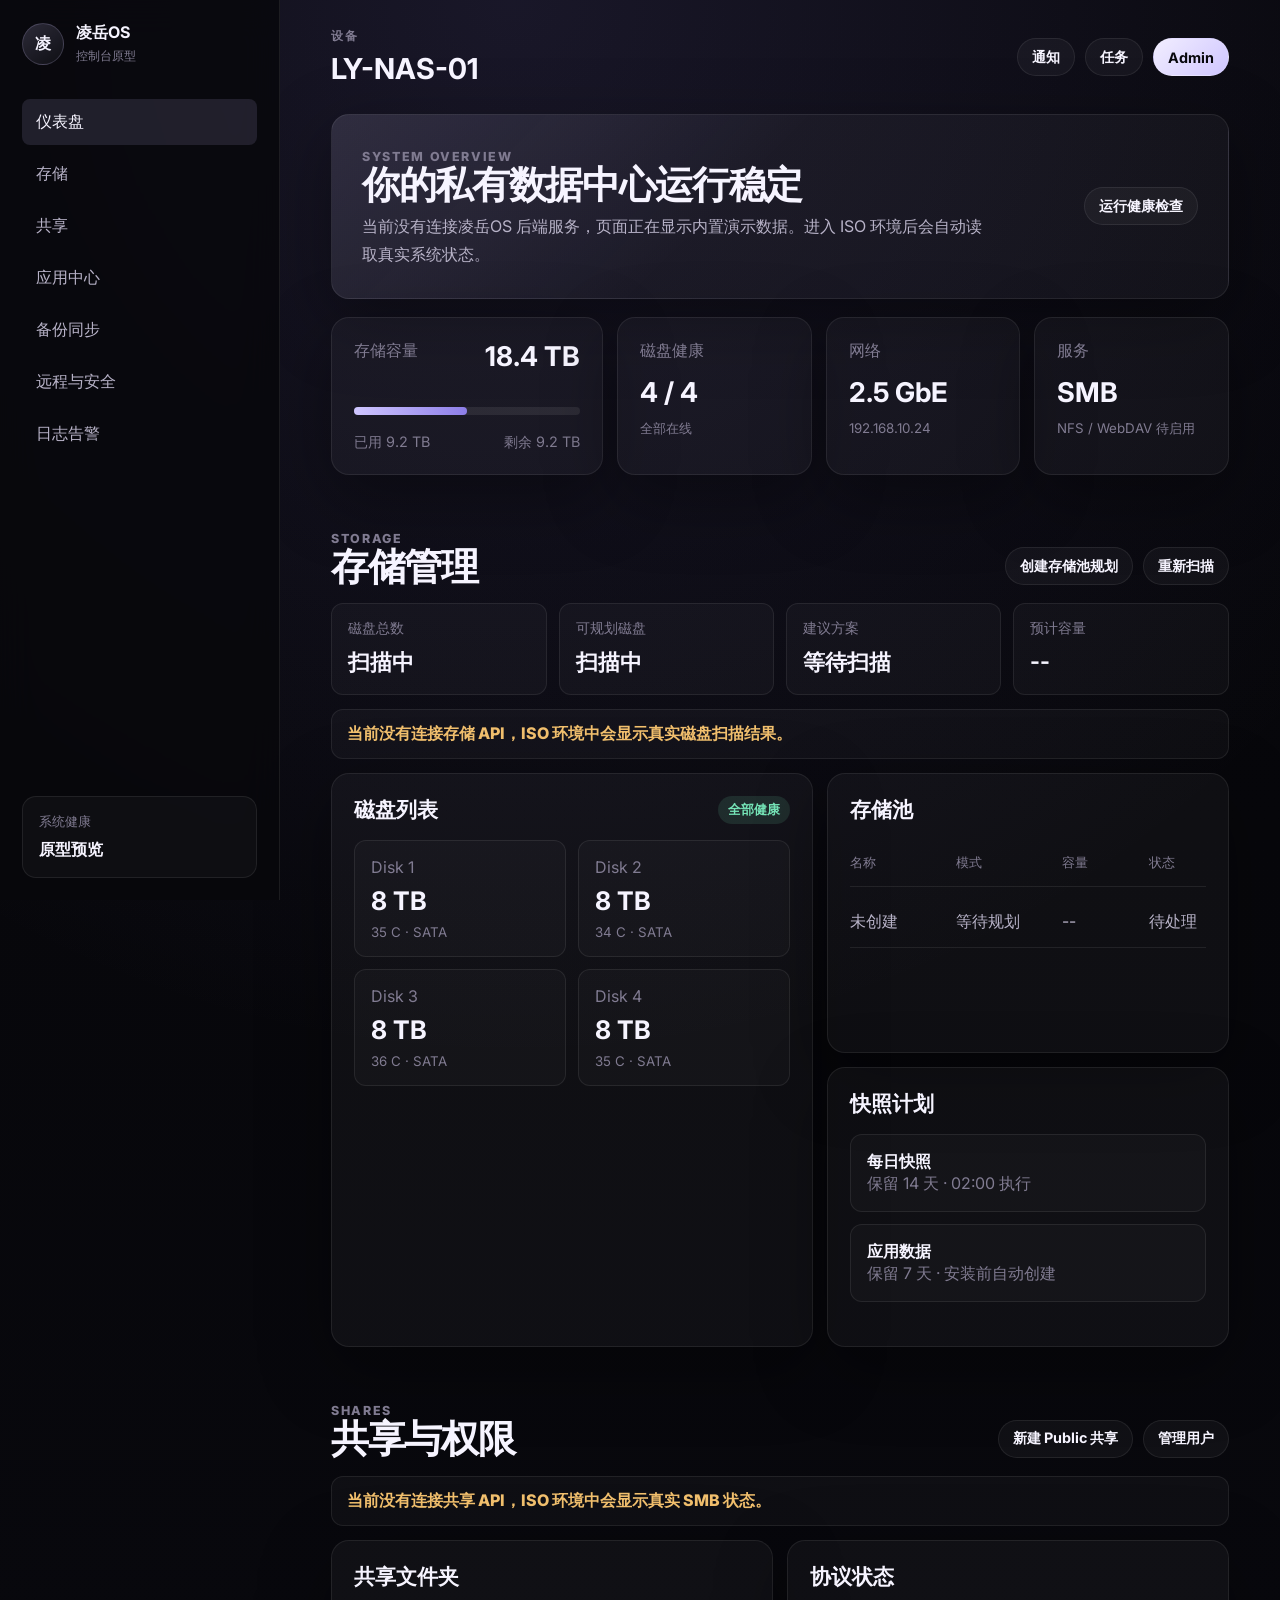
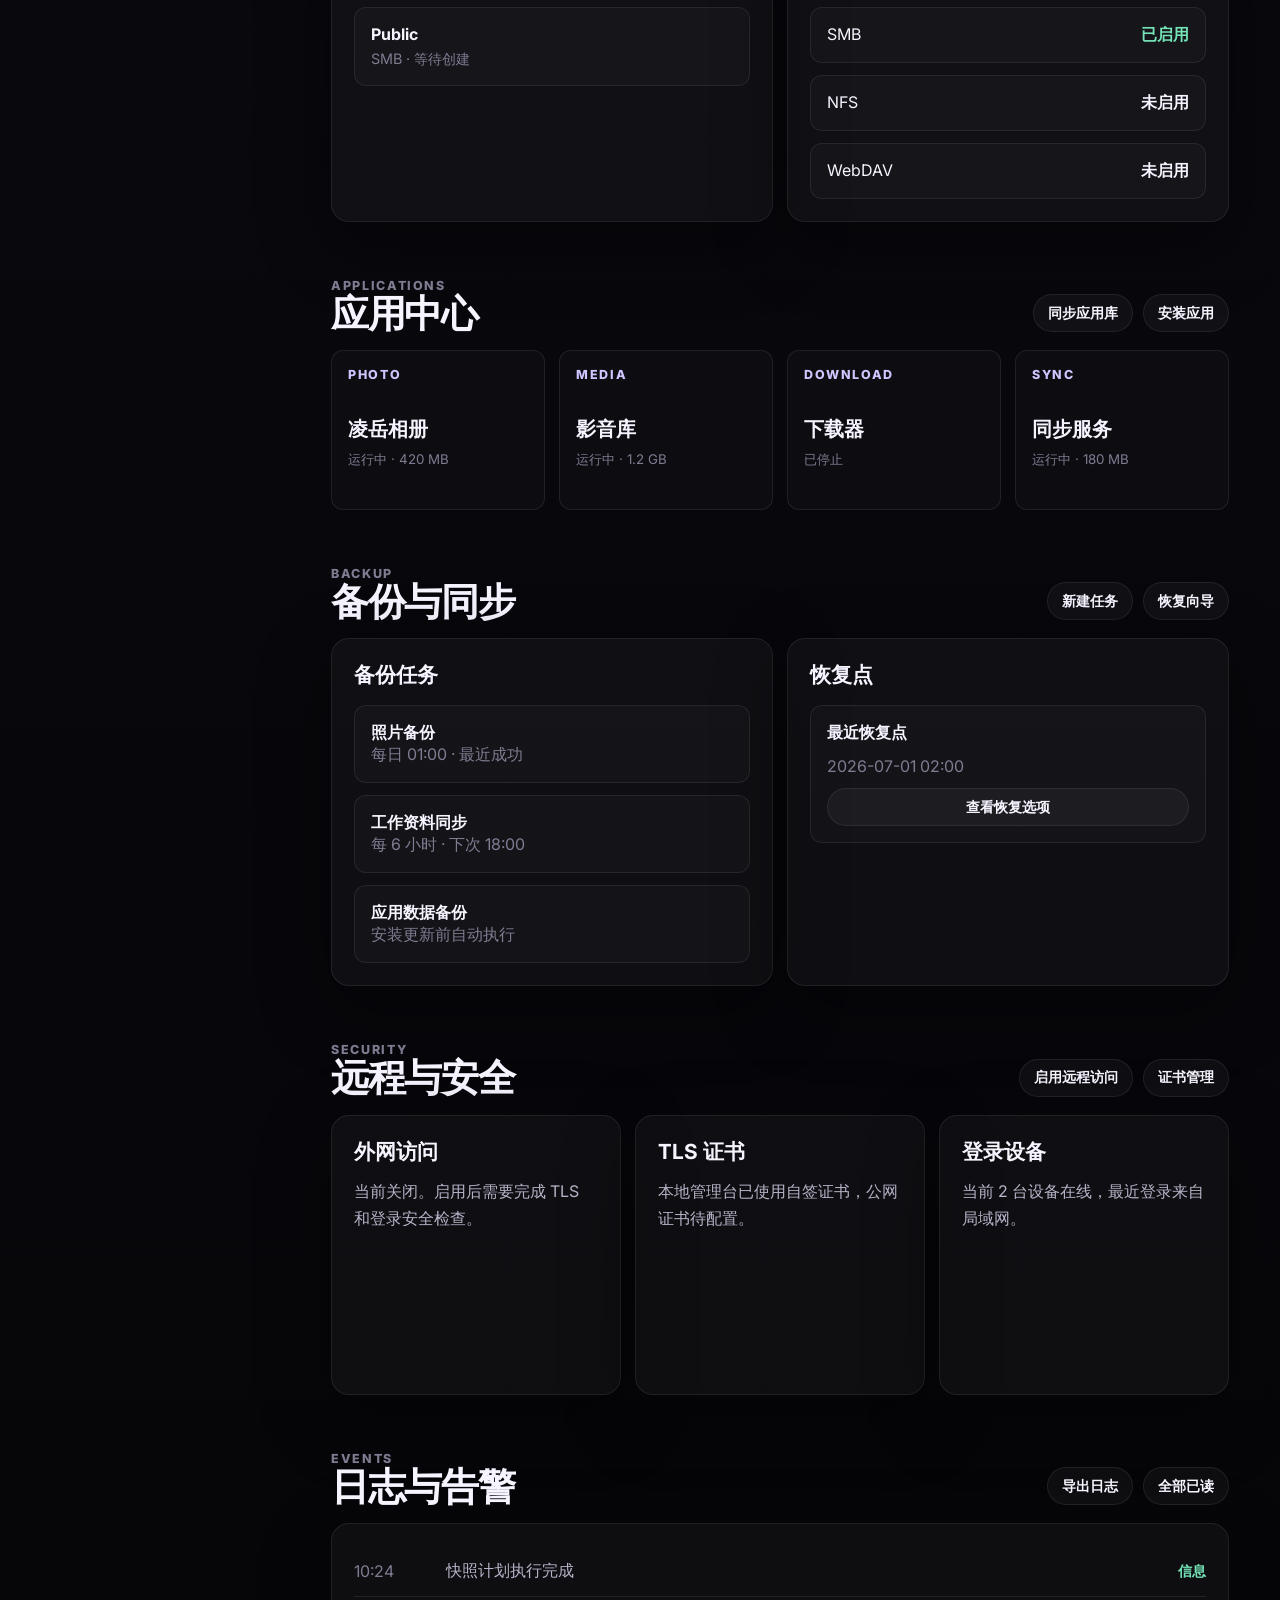
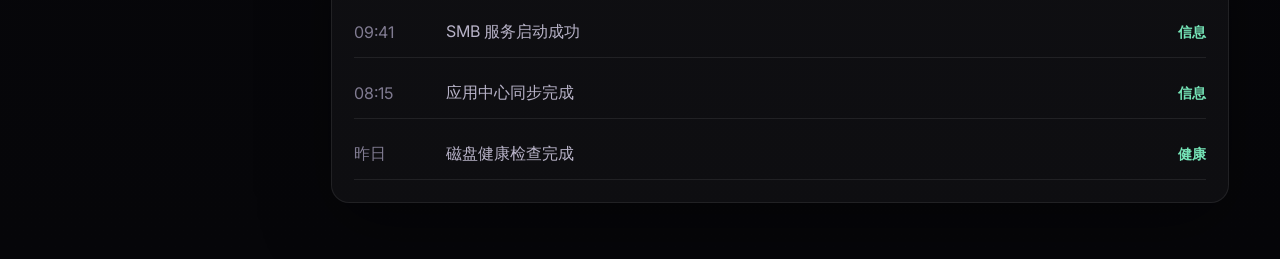
==== console.html @ 39fc5064 "Add SMB share MVP" ====
<!DOCTYPE html>
<html lang="zh-CN">
<head>
  <meta charset="UTF-8" />
  <meta name="viewport" content="width=device-width, initial-scale=1.0" />
  <title>凌岳OS 控制台原型</title>
  <meta name="description" content="凌岳OS Web 管理台完整原型。" />
  <link rel="preconnect" href="https://fonts.googleapis.com" />
  <link rel="preconnect" href="https://fonts.gstatic.com" crossorigin />
  <link href="https://fonts.googleapis.com/css2?family=Inter:wght@400;500;600;700;800&display=swap" rel="stylesheet" />
  <link rel="stylesheet" href="console.css" />
</head>
<body>
  <div class="setup-overlay" data-setup-overlay hidden>
    <section class="setup-dialog" aria-labelledby="setup-title">
      <div class="setup-head">
        <span class="kicker">First Run</span>
        <h2 id="setup-title">初始化凌岳OS</h2>
        <p>完成基础设置后，控制台会进入正式管理状态。</p>
      </div>

      <ol class="setup-steps" aria-label="初始化步骤">
        <li class="active" data-step-indicator="0">设备</li>
        <li data-step-indicator="1">管理员</li>
        <li data-step-indicator="2">网络</li>
        <li data-step-indicator="3">确认</li>
      </ol>

      <form class="setup-form" data-setup-form>
        <section class="setup-page active" data-setup-page="0">
          <label>
            <span>设备名称</span>
            <input name="device_name" value="LY-NAS-01" autocomplete="off" />
          </label>
          <p>设备名会显示在控制台、局域网发现和共享服务中。</p>
        </section>

        <section class="setup-page" data-setup-page="1">
          <label>
            <span>管理员账号</span>
            <input name="admin_username" value="admin" autocomplete="username" />
          </label>
          <label>
            <span>管理员密码</span>
            <input name="admin_password" type="password" autocomplete="new-password" />
          </label>
        </section>

        <section class="setup-page" data-setup-page="2">
          <div class="setup-options">
            <label>
              <input type="radio" name="network_mode" value="dhcp" checked />
              <span><strong>自动获取 IP</strong><small>适合大多数家庭和办公网络。</small></span>
            </label>
            <label>
              <input type="radio" name="network_mode" value="static" />
              <span><strong>稍后设置静态 IP</strong><small>完成初始化后在网络页面配置。</small></span>
            </label>
          </div>
          <label class="setup-check">
            <input type="checkbox" name="enable_smb" checked />
            <span>初始化后启用 SMB 共享服务</span>
          </label>
        </section>

        <section class="setup-page" data-setup-page="3">
          <div class="setup-summary">
            <div><span>检测到磁盘</span><strong data-setup-disks>扫描中</strong></div>
            <div><span>当前 IP</span><strong data-setup-ip>扫描中</strong></div>
            <div><span>系统状态</span><strong data-setup-health>准备就绪</strong></div>
          </div>
          <p>当前版本会保存初始化配置，不会自动格式化磁盘。</p>
        </section>

        <p class="setup-error" data-setup-error hidden></p>

        <div class="setup-actions">
          <button type="button" data-setup-prev>上一步</button>
          <button type="button" class="avatar" data-setup-next>下一步</button>
          <button type="submit" class="avatar" data-setup-finish hidden>完成初始化</button>
        </div>
      </form>
    </section>
  </div>

  <div class="app-shell">
    <aside class="sidebar" aria-label="凌岳OS 主导航">
      <a class="brand" href="index.html" aria-label="返回凌岳OS 官网">
        <span class="brand-mark">凌</span>
        <span>
          <strong>凌岳OS</strong>
          <small data-console-subtitle>控制台原型</small>
        </span>
      </a>

      <nav class="nav-list">
        <a class="active" href="#dashboard">仪表盘</a>
        <a href="#storage">存储</a>
        <a href="#shares">共享</a>
        <a href="#apps">应用中心</a>
        <a href="#backup">备份同步</a>
        <a href="#security">远程与安全</a>
        <a href="#logs">日志告警</a>
      </nav>

      <div class="sidebar-status">
        <span>系统健康</span>
          <strong data-sidebar-health>运行正常</strong>
      </div>
    </aside>

    <main class="workspace">
      <header class="topbar">
        <div>
          <p>设备</p>
          <h1 data-device-name>LY-NAS-01</h1>
        </div>
        <div class="topbar-actions">
          <button type="button">通知</button>
          <button type="button">任务</button>
          <button type="button" class="avatar" data-admin-name>Admin</button>
        </div>
      </header>

      <section class="hero-status" id="dashboard">
        <div>
          <span class="kicker">System Overview</span>
          <h2 data-hero-title>你的私有数据中心运行稳定</h2>
          <p data-hero-copy>4 块磁盘在线，SMB 服务可用，应用中心有 6 个应用正在运行。系统已完成最近一次快照计划。</p>
        </div>
        <button type="button">运行健康检查</button>
      </section>

      <section class="status-grid" aria-label="系统状态卡片">
        <article class="status-card primary-card">
          <div class="card-head">
            <span>存储容量</span>
            <strong data-storage-total>18.4 TB</strong>
          </div>
          <div class="usage-line"><i data-usage-bar></i></div>
          <footer>
            <span data-storage-used>已用 9.2 TB</span>
            <span data-storage-free>剩余 9.2 TB</span>
          </footer>
        </article>

        <article class="status-card">
          <span>磁盘健康</span>
          <strong data-disk-health>4 / 4</strong>
          <small data-disk-health-copy>全部在线</small>
        </article>

        <article class="status-card">
          <span>网络</span>
          <strong data-network-speed>2.5 GbE</strong>
          <small data-network-ip>192.168.10.24</small>
        </article>

        <article class="status-card">
          <span>服务</span>
          <strong data-service-main>SMB</strong>
          <small data-service-copy>NFS / WebDAV 待启用</small>
        </article>
      </section>

      <section class="module-section" id="storage">
        <div class="section-title">
          <div>
            <span class="kicker">Storage</span>
            <h2>存储管理</h2>
          </div>
          <div class="section-actions">
            <button type="button" data-create-pool>创建存储池规划</button>
            <button type="button" data-refresh-storage>重新扫描</button>
          </div>
        </div>

        <div class="storage-summary" data-storage-summary>
          <div><span>磁盘总数</span><strong data-storage-disk-total>扫描中</strong></div>
          <div><span>可规划磁盘</span><strong data-storage-disk-available>扫描中</strong></div>
          <div><span>建议方案</span><strong data-storage-recommendation>等待扫描</strong></div>
          <div><span>预计容量</span><strong data-storage-recommendation-capacity>--</strong></div>
        </div>

        <p class="action-note" data-storage-action-note hidden></p>

        <div class="storage-layout">
          <article class="panel large-panel">
            <div class="panel-head compact-head">
              <h3>磁盘列表</h3>
              <span class="badge ok-badge" data-storage-scan-badge>全部健康</span>
            </div>
            <div class="disk-grid" data-disk-grid>
              <div class="disk-card"><span>Disk 1</span><strong>8 TB</strong><small>35 C · SATA</small></div>
              <div class="disk-card"><span>Disk 2</span><strong>8 TB</strong><small>34 C · SATA</small></div>
              <div class="disk-card"><span>Disk 3</span><strong>8 TB</strong><small>36 C · SATA</small></div>
              <div class="disk-card"><span>Disk 4</span><strong>8 TB</strong><small>35 C · SATA</small></div>
            </div>
          </article>

          <article class="panel">
            <div class="panel-head compact-head">
              <h3>存储池</h3>
            </div>
            <div class="table-list">
              <div class="table-row header"><span>名称</span><span>模式</span><span>容量</span><span>状态</span></div>
              <div data-pool-list>
                <div class="table-row"><span>未创建</span><span>等待规划</span><span>--</span><span>待处理</span></div>
              </div>
            </div>
          </article>

          <article class="panel">
            <div class="panel-head compact-head">
              <h3>快照计划</h3>
            </div>
            <div class="snapshot-list">
              <div><strong>每日快照</strong><span>保留 14 天 · 02:00 执行</span></div>
              <div><strong>应用数据</strong><span>保留 7 天 · 安装前自动创建</span></div>
            </div>
          </article>
        </div>
      </section>

      <section class="module-section" id="shares">
        <div class="section-title">
          <div>
            <span class="kicker">Shares</span>
            <h2>共享与权限</h2>
          </div>
          <div class="section-actions">
            <button type="button" data-create-share>新建 Public 共享</button>
            <button type="button">管理用户</button>
          </div>
        </div>

        <p class="action-note" data-share-action-note hidden></p>

        <div class="two-column">
          <article class="panel">
            <div class="panel-head compact-head"><h3>共享文件夹</h3></div>
            <div class="share-list" data-share-list>
              <div><strong>Public</strong><span>SMB · 等待创建</span></div>
            </div>
          </article>

          <article class="panel">
            <div class="panel-head compact-head"><h3>协议状态</h3></div>
            <div class="protocol-list" data-protocol-list>
              <div><span>SMB</span><strong class="ok">已启用</strong></div>
              <div><span>NFS</span><strong>未启用</strong></div>
              <div><span>WebDAV</span><strong>未启用</strong></div>
            </div>
          </article>
        </div>
      </section>

      <section class="module-section" id="apps">
        <div class="section-title">
          <div>
            <span class="kicker">Applications</span>
            <h2>应用中心</h2>
          </div>
          <div class="section-actions">
            <button type="button">同步应用库</button>
            <button type="button">安装应用</button>
          </div>
        </div>

        <div class="app-store-grid">
          <article class="app-card"><span>Photo</span><strong>凌岳相册</strong><small>运行中 · 420 MB</small></article>
          <article class="app-card"><span>Media</span><strong>影音库</strong><small>运行中 · 1.2 GB</small></article>
          <article class="app-card"><span>Download</span><strong>下载器</strong><small>已停止</small></article>
          <article class="app-card"><span>Sync</span><strong>同步服务</strong><small>运行中 · 180 MB</small></article>
        </div>
      </section>

      <section class="module-section" id="backup">
        <div class="section-title">
          <div>
            <span class="kicker">Backup</span>
            <h2>备份与同步</h2>
          </div>
          <div class="section-actions">
            <button type="button">新建任务</button>
            <button type="button">恢复向导</button>
          </div>
        </div>

        <div class="two-column">
          <article class="panel">
            <div class="panel-head compact-head"><h3>备份任务</h3></div>
            <div class="task-list">
              <div><strong>照片备份</strong><span>每日 01:00 · 最近成功</span></div>
              <div><strong>工作资料同步</strong><span>每 6 小时 · 下次 18:00</span></div>
              <div><strong>应用数据备份</strong><span>安装更新前自动执行</span></div>
            </div>
          </article>

          <article class="panel">
            <div class="panel-head compact-head"><h3>恢复点</h3></div>
            <div class="restore-panel">
              <strong>最近恢复点</strong>
              <span>2026-07-01 02:00</span>
              <button type="button">查看恢复选项</button>
            </div>
          </article>
        </div>
      </section>

      <section class="module-section" id="security">
        <div class="section-title">
          <div>
            <span class="kicker">Security</span>
            <h2>远程与安全</h2>
          </div>
          <div class="section-actions">
            <button type="button">启用远程访问</button>
            <button type="button">证书管理</button>
          </div>
        </div>

        <div class="security-grid">
          <article class="panel"><h3>外网访问</h3><p>当前关闭。启用后需要完成 TLS 和登录安全检查。</p></article>
          <article class="panel"><h3>TLS 证书</h3><p>本地管理台已使用自签证书，公网证书待配置。</p></article>
          <article class="panel"><h3>登录设备</h3><p>当前 2 台设备在线，最近登录来自局域网。</p></article>
        </div>
      </section>

      <section class="module-section" id="logs">
        <div class="section-title">
          <div>
            <span class="kicker">Events</span>
            <h2>日志与告警</h2>
          </div>
          <div class="section-actions">
            <button type="button">导出日志</button>
            <button type="button">全部已读</button>
          </div>
        </div>

        <article class="panel">
          <ol class="event-list wide-events">
            <li><span>10:24</span> 快照计划执行完成 <strong>信息</strong></li>
            <li><span>09:41</span> SMB 服务启动成功 <strong>信息</strong></li>
            <li><span>08:15</span> 应用中心同步完成 <strong>信息</strong></li>
            <li><span>昨日</span> 磁盘健康检查完成 <strong>健康</strong></li>
          </ol>
        </article>
      </section>
    </main>
  </div>
  <script src="console.js"></script>
</body>
</html>
---- console.css ----
:root {
  color-scheme: dark;
  --bg: #060609;
  --panel: #101018;
  --panel-2: #151520;
  --line: rgba(255, 255, 255, 0.08);
  --text: #f6f4ff;
  --muted: #b8b3c8;
  --faint: #807b91;
  --accent: #cfc6ff;
  --accent-2: #8d7ee8;
  --success: #75e4b7;
  --warn: #f3c16e;
  --radius: 8px;
  --shadow: 0 22px 70px rgba(0, 0, 0, 0.36);
}

* {
  box-sizing: border-box;
}

body {
  margin: 0;
  min-height: 100vh;
  font-family: Inter, -apple-system, BlinkMacSystemFont, "Segoe UI", sans-serif;
  background:
    radial-gradient(circle at 40% 0%, rgba(141, 126, 232, 0.14), transparent 30%),
    linear-gradient(180deg, #060609, #08080d 48%, #060609);
  color: var(--text);
}

a {
  color: inherit;
  text-decoration: none;
}

button {
  min-height: 38px;
  padding: 0 14px;
  border: 1px solid var(--line);
  border-radius: 999px;
  background: rgba(255, 255, 255, 0.04);
  color: var(--text);
  font: inherit;
  font-size: 0.9rem;
  font-weight: 700;
  cursor: pointer;
}

input {
  width: 100%;
  min-height: 44px;
  padding: 0 13px;
  border: 1px solid var(--line);
  border-radius: var(--radius);
  background: rgba(255, 255, 255, 0.055);
  color: var(--text);
  font: inherit;
}

input:focus {
  outline: 1px solid rgba(207, 198, 255, 0.45);
}

input[type="radio"],
input[type="checkbox"] {
  width: auto;
  min-height: auto;
  accent-color: var(--accent-2);
}

[hidden] {
  display: none !important;
}

.setup-overlay {
  position: fixed;
  inset: 0;
  z-index: 50;
  display: grid;
  place-items: center;
  padding: 24px;
  background: rgba(4, 4, 7, 0.76);
  backdrop-filter: blur(20px);
}

.setup-dialog {
  width: min(820px, 100%);
  border: 1px solid rgba(207, 198, 255, 0.18);
  border-radius: 18px;
  background:
    linear-gradient(135deg, rgba(207, 198, 255, 0.1), transparent 44%),
    rgba(15, 15, 23, 0.98);
  box-shadow: var(--shadow);
  padding: clamp(22px, 4vw, 34px);
}

.setup-head h2 {
  margin: 0 0 10px;
  font-size: clamp(2rem, 4vw, 3.4rem);
  line-height: 1;
  letter-spacing: -0.035em;
}

.setup-head p,
.setup-page p {
  margin: 0;
  color: var(--muted);
  line-height: 1.7;
}

.setup-steps {
  display: grid;
  grid-template-columns: repeat(4, minmax(0, 1fr));
  gap: 10px;
  margin: 26px 0;
  padding: 0;
  list-style: none;
}

.setup-steps li {
  min-height: 42px;
  display: grid;
  place-items: center;
  border: 1px solid var(--line);
  border-radius: var(--radius);
  color: var(--faint);
  font-weight: 800;
}

.setup-steps li.active {
  background: rgba(207, 198, 255, 0.13);
  color: var(--text);
}

.setup-page {
  display: none;
  min-height: 250px;
}

.setup-page.active {
  display: grid;
  align-content: start;
  gap: 16px;
}

.setup-page label,
.setup-check {
  display: grid;
  gap: 8px;
  color: var(--muted);
  font-weight: 700;
}

.setup-options {
  display: grid;
  gap: 12px;
}

.setup-options label,
.setup-check {
  display: flex;
  align-items: center;
  gap: 12px;
  padding: 16px;
  border: 1px solid var(--line);
  border-radius: 12px;
  background: rgba(255, 255, 255, 0.03);
}

.setup-options strong,
.setup-options small {
  display: block;
}

.setup-options small {
  margin-top: 4px;
  color: var(--faint);
  font-weight: 500;
}

.setup-summary {
  display: grid;
  grid-template-columns: repeat(3, minmax(0, 1fr));
  gap: 12px;
}

.setup-summary div {
  padding: 16px;
  border: 1px solid var(--line);
  border-radius: 12px;
  background: rgba(255, 255, 255, 0.03);
}

.setup-summary span,
.setup-summary strong {
  display: block;
}

.setup-summary span {
  margin-bottom: 8px;
  color: var(--faint);
}

.setup-error {
  margin: 0 0 14px;
  color: var(--warn);
  font-weight: 800;
}

.setup-actions {
  display: flex;
  justify-content: flex-end;
  gap: 10px;
}

.app-shell {
  display: grid;
  grid-template-columns: 280px minmax(0, 1fr);
  min-height: 100vh;
}

.sidebar {
  position: sticky;
  top: 0;
  height: 100vh;
  display: flex;
  flex-direction: column;
  padding: 22px;
  border-right: 1px solid var(--line);
  background: rgba(8, 8, 12, 0.82);
  backdrop-filter: blur(18px);
}

.brand {
  display: flex;
  align-items: center;
  gap: 12px;
  margin-bottom: 34px;
}

.brand-mark {
  width: 42px;
  height: 42px;
  display: grid;
  place-items: center;
  border: 1px solid rgba(207, 198, 255, 0.2);
  border-radius: 50%;
  background: linear-gradient(145deg, rgba(207, 198, 255, 0.18), rgba(255, 255, 255, 0.03));
  font-weight: 800;
}

.brand strong,
.brand small {
  display: block;
}

.brand small {
  margin-top: 4px;
  color: var(--faint);
  font-size: 0.78rem;
}

.nav-list {
  display: grid;
  gap: 6px;
}

.nav-list a {
  padding: 12px 14px;
  border-radius: var(--radius);
  color: var(--muted);
}

.nav-list a.active,
.nav-list a:hover {
  background: rgba(207, 198, 255, 0.12);
  color: var(--text);
}

.sidebar-status {
  margin-top: auto;
  padding: 16px;
  border: 1px solid var(--line);
  border-radius: 14px;
  background: rgba(255, 255, 255, 0.03);
}

.sidebar-status span,
.sidebar-status strong {
  display: block;
}

.sidebar-status span {
  margin-bottom: 8px;
  color: var(--faint);
  font-size: 0.84rem;
}

.workspace {
  padding: 28px clamp(24px, 4vw, 56px) 56px;
}

.topbar {
  display: flex;
  align-items: center;
  justify-content: space-between;
  gap: 24px;
  margin-bottom: 28px;
}

.topbar p,
.kicker {
  margin: 0 0 6px;
  color: var(--faint);
  font-size: 0.78rem;
  font-weight: 800;
  letter-spacing: 0.13em;
  text-transform: uppercase;
}

.topbar h1 {
  margin: 0;
  font-size: 1.8rem;
}

.topbar-actions {
  display: flex;
  gap: 10px;
}

.avatar {
  background: linear-gradient(135deg, #f2eeff, #cfc6ff);
  color: #08080d;
}

.hero-status,
.status-card,
.panel {
  border: 1px solid var(--line);
  border-radius: 18px;
  background: rgba(255, 255, 255, 0.035);
  box-shadow: var(--shadow);
}

.module-section {
  scroll-margin-top: 24px;
  margin-top: 52px;
}

.section-title {
  display: flex;
  align-items: flex-end;
  justify-content: space-between;
  gap: 18px;
  margin-bottom: 18px;
}

.section-title h2 {
  margin: 0;
  font-size: clamp(1.8rem, 3vw, 3.4rem);
  line-height: 1;
  letter-spacing: -0.035em;
}

.section-actions {
  display: flex;
  flex-wrap: wrap;
  justify-content: flex-end;
  gap: 10px;
}

.hero-status {
  display: flex;
  align-items: center;
  justify-content: space-between;
  gap: 24px;
  padding: 30px;
  margin-bottom: 18px;
  background:
    linear-gradient(135deg, rgba(207, 198, 255, 0.1), transparent 45%),
    rgba(255, 255, 255, 0.035);
}

.hero-status h2 {
  margin: 0 0 10px;
  font-size: clamp(1.8rem, 3vw, 3.6rem);
  line-height: 1;
  letter-spacing: -0.035em;
}

.hero-status p {
  max-width: 620px;
  margin: 0;
  color: var(--muted);
  line-height: 1.7;
}

.status-grid {
  display: grid;
  grid-template-columns: 1.4fr repeat(3, minmax(0, 1fr));
  gap: 14px;
  margin-bottom: 14px;
}

.status-card {
  min-height: 150px;
  padding: 22px;
}

.status-card span,
.status-card small {
  color: var(--faint);
}

.status-card strong {
  display: block;
  margin: 14px 0 8px;
  font-size: 1.7rem;
}

.card-head {
  display: flex;
  justify-content: space-between;
  gap: 14px;
}

.primary-card strong {
  margin: 0;
}

.usage-line {
  height: 8px;
  margin: 34px 0 18px;
  border-radius: 999px;
  background: rgba(255, 255, 255, 0.08);
}

.usage-line i {
  display: block;
  width: 50%;
  height: 100%;
  border-radius: inherit;
  background: linear-gradient(90deg, var(--accent), var(--accent-2));
}

.primary-card footer {
  display: flex;
  justify-content: space-between;
  color: var(--faint);
  font-size: 0.9rem;
}

.two-column {
  display: grid;
  grid-template-columns: 1fr 1fr;
  gap: 14px;
}

.two-column.lower {
  margin-top: 14px;
}

.storage-layout {
  display: grid;
  grid-template-columns: minmax(0, 1.2fr) minmax(0, 1fr);
  gap: 14px;
}

.storage-summary {
  display: grid;
  grid-template-columns: repeat(4, minmax(0, 1fr));
  gap: 12px;
  margin-bottom: 14px;
}

.storage-summary div,
.action-note {
  border: 1px solid var(--line);
  border-radius: 12px;
  background: rgba(255, 255, 255, 0.03);
}

.storage-summary div {
  min-height: 92px;
  padding: 16px;
}

.storage-summary span,
.storage-summary strong {
  display: block;
}

.storage-summary span {
  margin-bottom: 10px;
  color: var(--faint);
  font-size: 0.86rem;
}

.storage-summary strong {
  font-size: 1.35rem;
}

.action-note {
  margin: 0 0 14px;
  padding: 13px 15px;
  color: var(--success);
  font-weight: 800;
}

.action-note.error {
  color: var(--warn);
}

.large-panel {
  grid-row: span 2;
}

.panel {
  min-height: 280px;
  padding: 22px;
}

.panel-head {
  display: flex;
  align-items: flex-start;
  justify-content: space-between;
  gap: 16px;
  margin-bottom: 18px;
}

.panel h3 {
  margin: 0;
  font-size: 1.3rem;
}

.compact-head {
  align-items: center;
  margin-bottom: 16px;
}

.badge {
  display: inline-flex;
  align-items: center;
  min-height: 28px;
  padding: 0 10px;
  border-radius: 999px;
  background: rgba(255, 255, 255, 0.04);
  color: var(--muted);
  font-size: 0.82rem;
  font-weight: 800;
}

.ok-badge {
  background: rgba(117, 228, 183, 0.12);
  color: var(--success);
}

.table-list,
.share-list,
.event-list {
  display: grid;
  gap: 10px;
}

.disk-grid {
  display: grid;
  grid-template-columns: repeat(2, minmax(0, 1fr));
  gap: 12px;
}

.disk-card,
.app-card,
.protocol-list div,
.task-list div,
.snapshot-list div,
.restore-panel {
  padding: 16px;
  border: 1px solid var(--line);
  border-radius: 12px;
  background: rgba(255, 255, 255, 0.025);
}

.disk-card span,
.disk-card strong,
.disk-card small,
.app-card span,
.app-card strong,
.app-card small,
.task-list strong,
.task-list span,
.snapshot-list strong,
.snapshot-list span,
.restore-panel strong,
.restore-panel span {
  display: block;
}

.disk-card strong {
  margin: 8px 0;
  font-size: 1.6rem;
}

.disk-card.candidate {
  border-color: rgba(117, 228, 183, 0.26);
  background: linear-gradient(135deg, rgba(117, 228, 183, 0.08), rgba(255, 255, 255, 0.025));
}

.disk-card span,
.disk-card small,
.app-card span,
.app-card small,
.task-list span,
.snapshot-list span,
.restore-panel span {
  color: var(--faint);
}

.table-row {
  display: grid;
  grid-template-columns: 1fr 1fr 0.8fr 0.6fr;
  gap: 12px;
  padding: 14px 0;
  border-bottom: 1px solid var(--line);
  color: var(--muted);
}

.table-row.header {
  color: var(--faint);
  font-size: 0.82rem;
  text-transform: uppercase;
}

.ok {
  color: var(--success);
  font-weight: 800;
}

.planned {
  color: var(--warn);
  font-weight: 800;
}

.muted-status {
  color: var(--faint);
}

.share-list div,
.app-grid span {
  padding: 16px;
  border: 1px solid var(--line);
  border-radius: 12px;
  background: rgba(255, 255, 255, 0.025);
}

.protocol-list,
.task-list,
.snapshot-list {
  display: grid;
  gap: 12px;
}

.protocol-list div {
  display: flex;
  justify-content: space-between;
  gap: 14px;
}

.share-list strong,
.share-list span {
  display: block;
}

.share-list span {
  margin-top: 6px;
  color: var(--faint);
  font-size: 0.9rem;
}

.app-grid {
  display: grid;
  grid-template-columns: repeat(2, minmax(0, 1fr));
  gap: 12px;
}

.app-store-grid {
  display: grid;
  grid-template-columns: repeat(4, minmax(0, 1fr));
  gap: 14px;
}

.app-card {
  min-height: 160px;
}

.app-card span {
  margin-bottom: 34px;
  color: var(--accent);
  font-size: 0.78rem;
  font-weight: 800;
  letter-spacing: 0.13em;
  text-transform: uppercase;
}

.app-card strong {
  margin-bottom: 8px;
  font-size: 1.25rem;
}

.security-grid {
  display: grid;
  grid-template-columns: repeat(3, minmax(0, 1fr));
  gap: 14px;
}

.security-grid p {
  margin: 12px 0 0;
  color: var(--muted);
  line-height: 1.7;
}

.restore-panel {
  display: grid;
  gap: 12px;
}

.event-list {
  margin: 0;
  padding: 0;
  list-style: none;
}

.event-list li {
  padding: 14px 0;
  border-bottom: 1px solid var(--line);
  color: var(--muted);
}

.wide-events li {
  display: grid;
  grid-template-columns: 80px minmax(0, 1fr) 80px;
  gap: 12px;
  align-items: center;
}

.wide-events strong {
  color: var(--success);
  font-size: 0.9rem;
  text-align: right;
}

.event-list span {
  display: inline-block;
  width: 56px;
  color: var(--faint);
}

@media (max-width: 1120px) {
  .app-shell {
    grid-template-columns: 1fr;
  }

  .sidebar {
    position: static;
    height: auto;
  }

  .nav-list {
    grid-template-columns: repeat(4, minmax(0, 1fr));
  }

  .sidebar-status {
    display: none;
  }

  .status-grid,
  .two-column,
  .storage-layout,
  .storage-summary,
  .app-store-grid,
  .security-grid {
    grid-template-columns: 1fr 1fr;
  }
}

@media (max-width: 760px) {
  .workspace,
  .sidebar {
    padding: 18px;
  }

  .topbar,
  .hero-status,
  .panel-head,
  .section-title {
    align-items: flex-start;
    flex-direction: column;
  }

  .topbar-actions,
  .nav-list {
    width: 100%;
    overflow-x: auto;
  }

  .nav-list,
  .status-grid,
  .two-column,
  .app-grid,
  .storage-layout,
  .storage-summary,
  .disk-grid,
  .app-store-grid,
  .security-grid {
    grid-template-columns: 1fr;
  }

  .section-actions {
    justify-content: flex-start;
  }

  .large-panel {
    grid-row: auto;
  }

  .table-row {
    grid-template-columns: 1fr;
  }

  .table-row.header {
    display: none;
  }

  .wide-events li {
    grid-template-columns: 1fr;
  }

  .wide-events strong {
    text-align: left;
  }

  .setup-steps,
  .setup-summary {
    grid-template-columns: 1fr;
  }
}
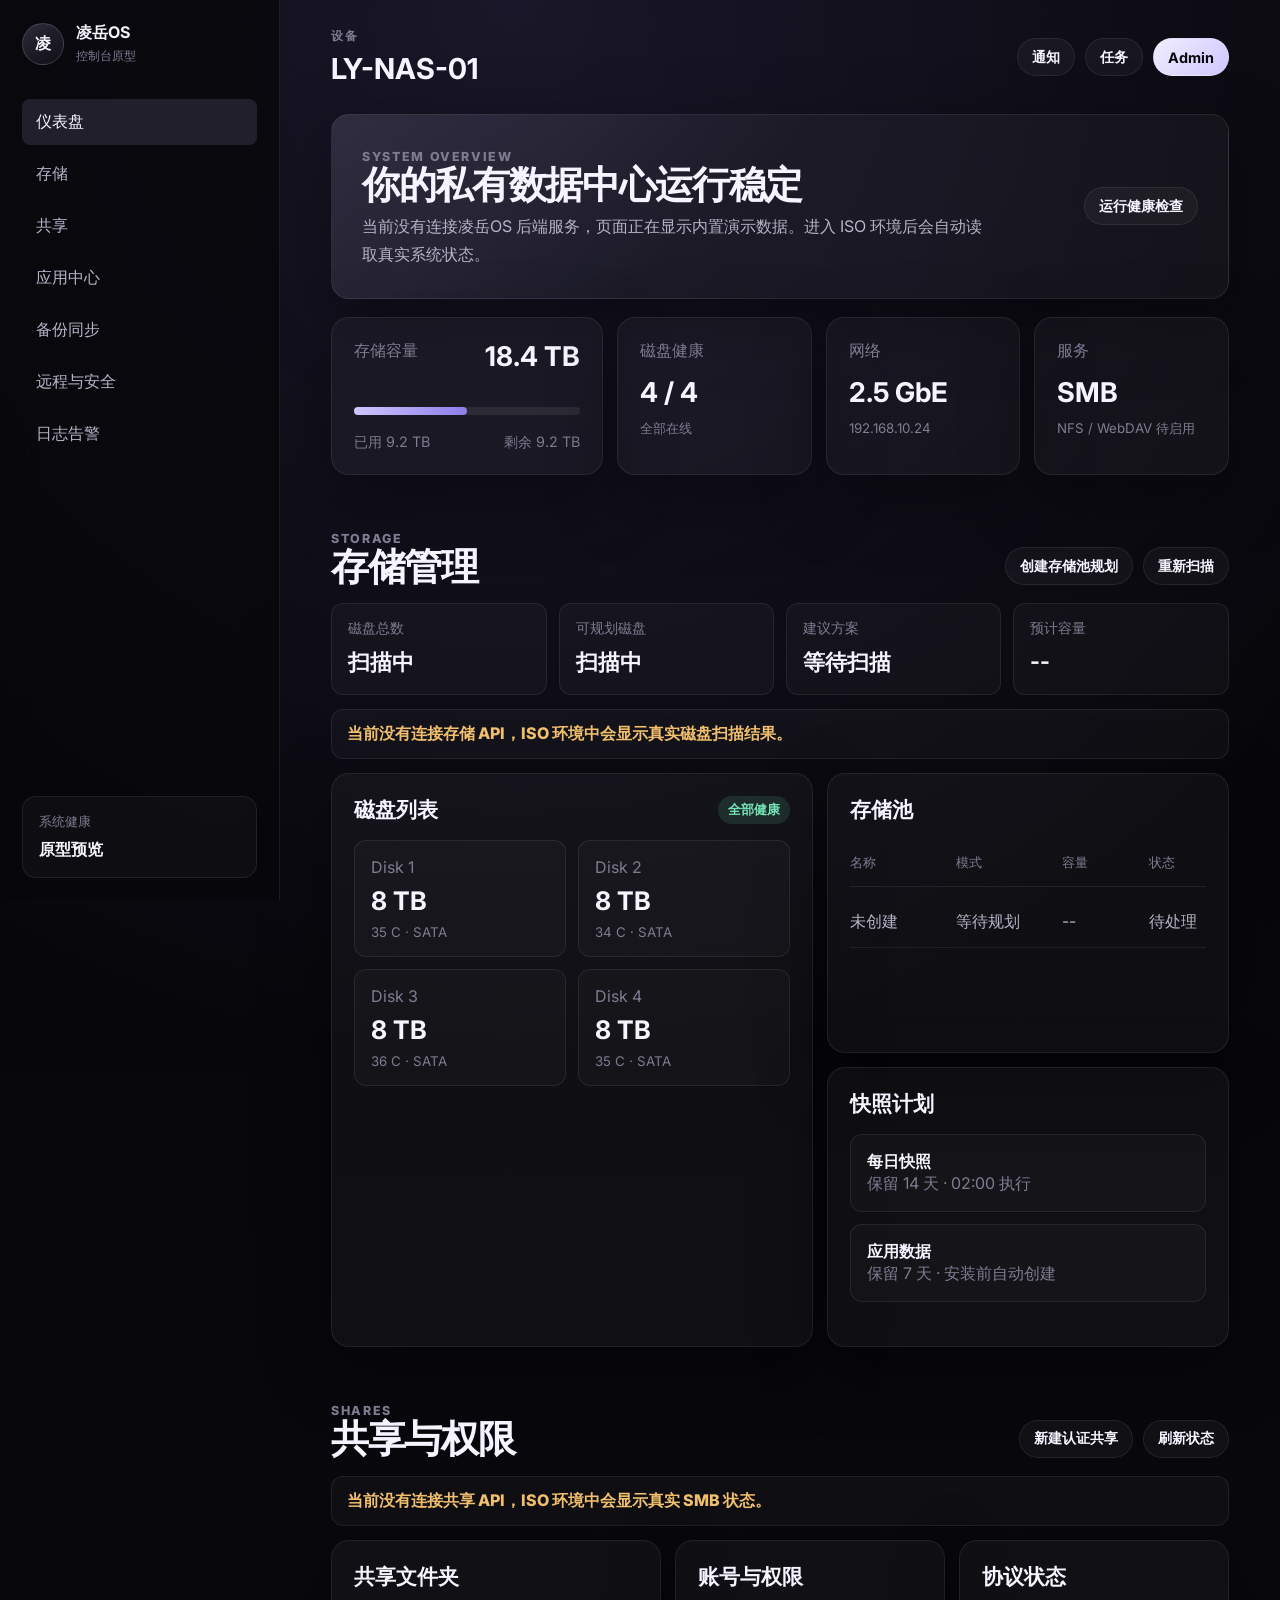
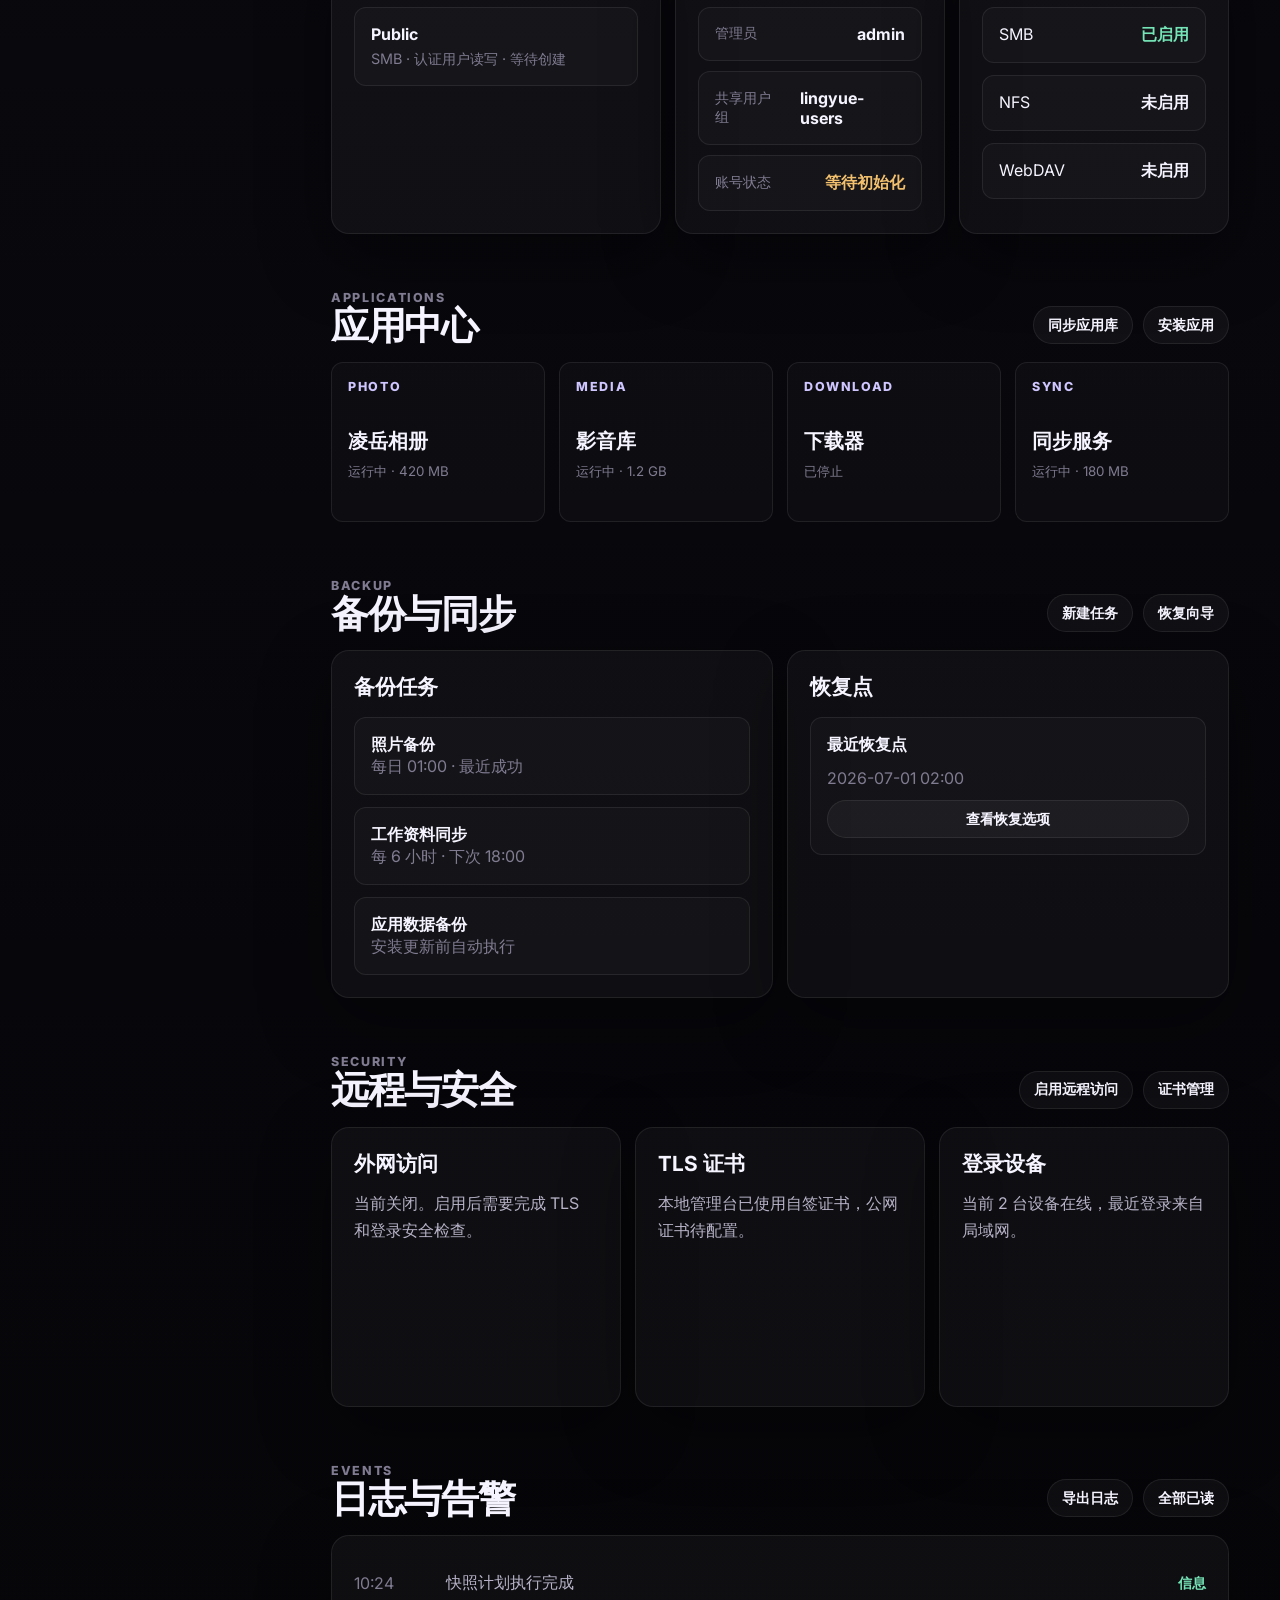
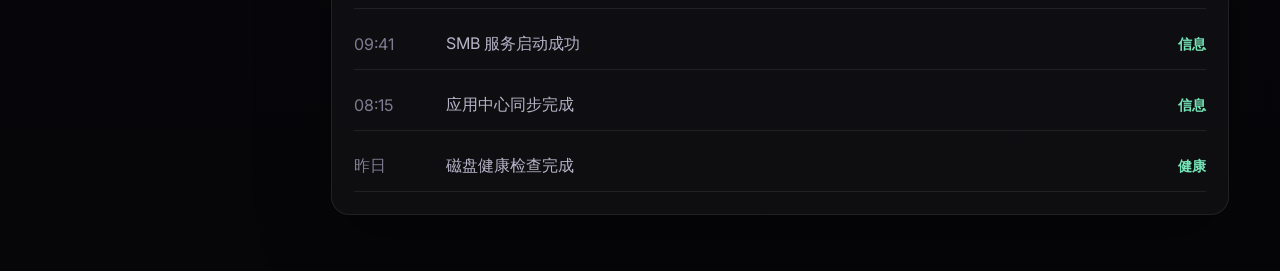
==== commit df0b23fe: "Add authenticated SMB shares" ====
--- a/console.html
+++ b/console.html
@@ -229,18 +229,27 @@
             <h2>共享与权限</h2>
           </div>
           <div class="section-actions">
-            <button type="button" data-create-share>新建 Public 共享</button>
-            <button type="button">管理用户</button>
+            <button type="button" data-create-share>新建认证共享</button>
+            <button type="button" data-refresh-shares>刷新状态</button>
           </div>
         </div>
 
         <p class="action-note" data-share-action-note hidden></p>
 
-        <div class="two-column">
+        <div class="shares-grid">
           <article class="panel">
             <div class="panel-head compact-head"><h3>共享文件夹</h3></div>
             <div class="share-list" data-share-list>
-              <div><strong>Public</strong><span>SMB · 等待创建</span></div>
+              <div><strong>Public</strong><span>SMB · 认证用户读写 · 等待创建</span></div>
+            </div>
+          </article>
+
+          <article class="panel">
+            <div class="panel-head compact-head"><h3>账号与权限</h3></div>
+            <div class="account-list" data-account-list>
+              <div><span>管理员</span><strong>admin</strong></div>
+              <div><span>共享用户组</span><strong>lingyue-users</strong></div>
+              <div><span>账号状态</span><strong class="planned">等待初始化</strong></div>
             </div>
           </article>
 
--- a/console.css
+++ b/console.css
@@ -457,6 +457,12 @@
   gap: 14px;
 }
 
+.shares-grid {
+  display: grid;
+  grid-template-columns: 1.1fr 0.9fr 0.9fr;
+  gap: 14px;
+}
+
 .two-column.lower {
   margin-top: 14px;
 }
@@ -558,6 +564,7 @@
 
 .table-list,
 .share-list,
+.account-list,
 .event-list {
   display: grid;
   gap: 10px;
@@ -646,6 +653,7 @@
 }
 
 .share-list div,
+.account-list div,
 .app-grid span {
   padding: 16px;
   border: 1px solid var(--line);
@@ -667,14 +675,28 @@
 }
 
 .share-list strong,
-.share-list span {
+.share-list span,
+.account-list strong,
+.account-list span {
   display: block;
 }
 
-.share-list span {
+.share-list span,
+.account-list span {
   margin-top: 6px;
   color: var(--faint);
   font-size: 0.9rem;
+}
+
+.account-list div {
+  display: flex;
+  align-items: center;
+  justify-content: space-between;
+  gap: 16px;
+}
+
+.account-list span {
+  margin-top: 0;
 }
 
 .app-grid {
@@ -775,6 +797,7 @@
 
   .status-grid,
   .two-column,
+  .shares-grid,
   .storage-layout,
   .storage-summary,
   .app-store-grid,
@@ -806,6 +829,7 @@
   .nav-list,
   .status-grid,
   .two-column,
+  .shares-grid,
   .app-grid,
   .storage-layout,
   .storage-summary,
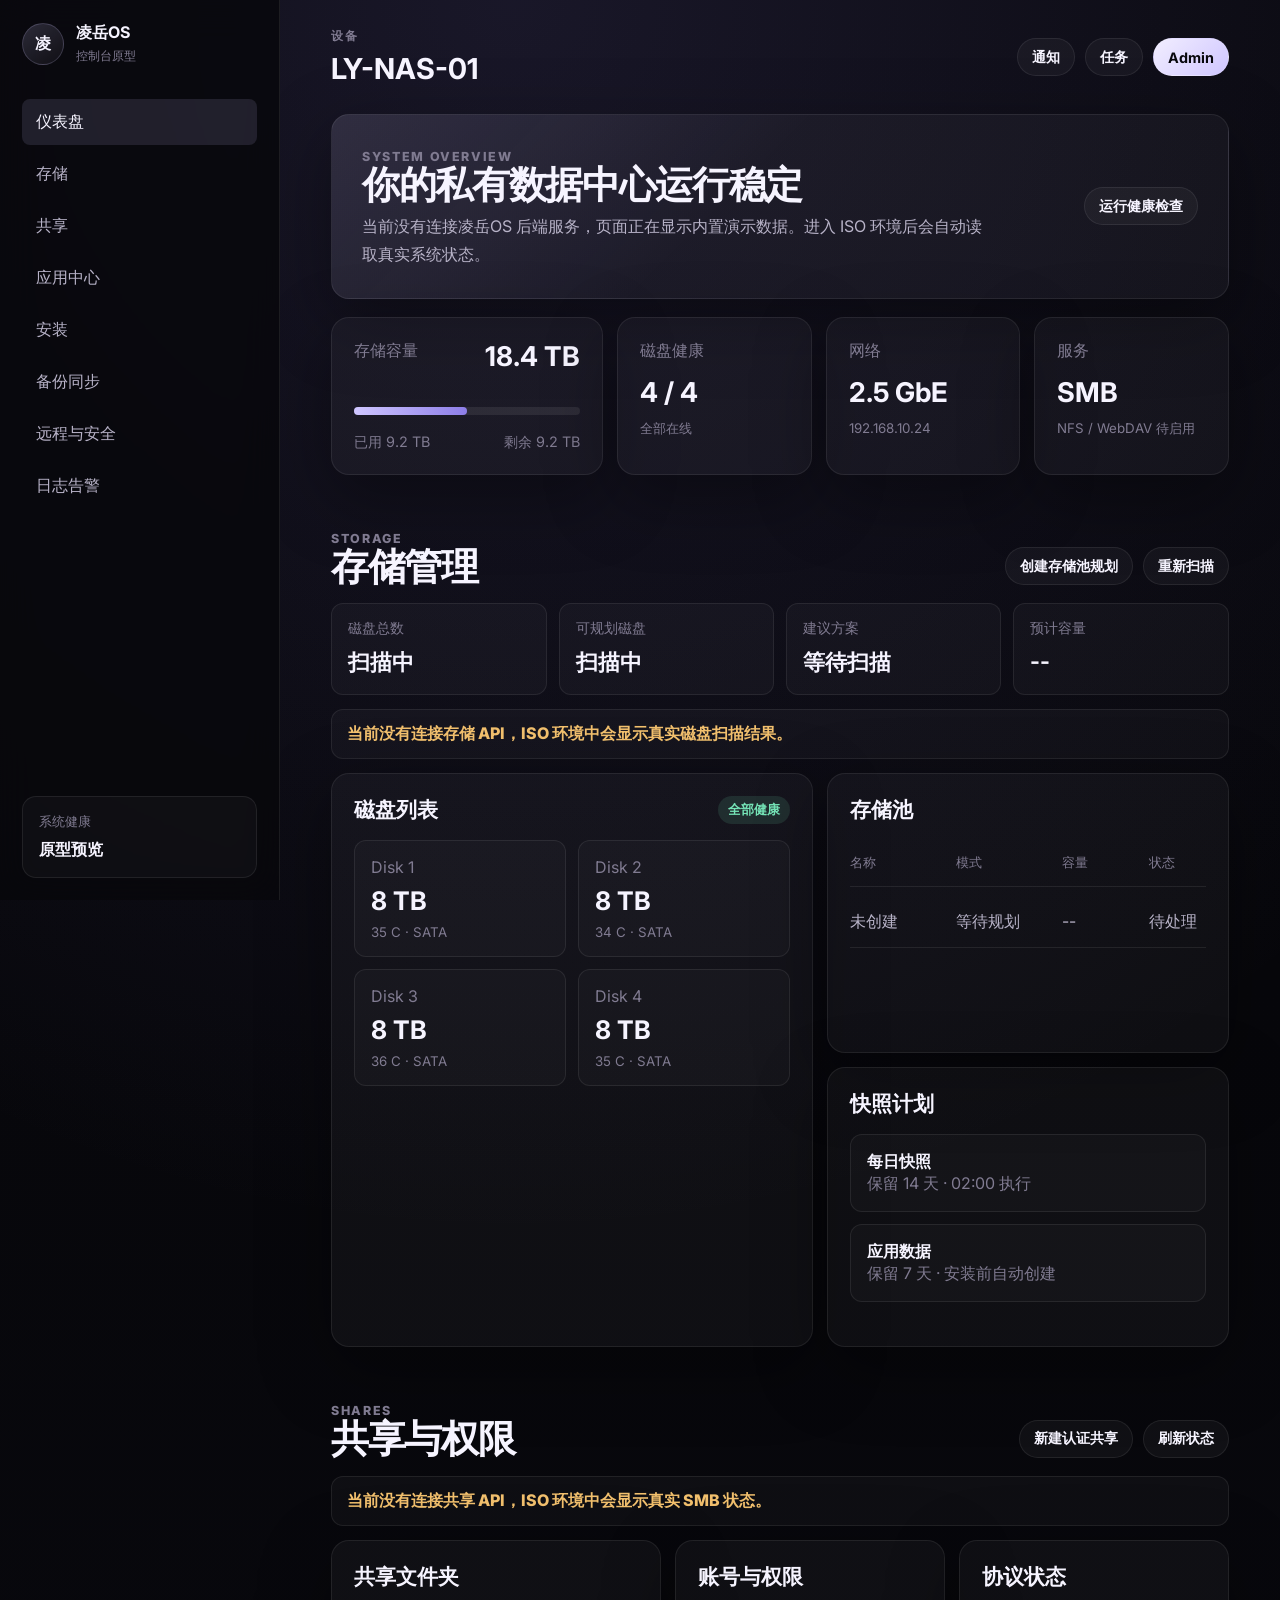
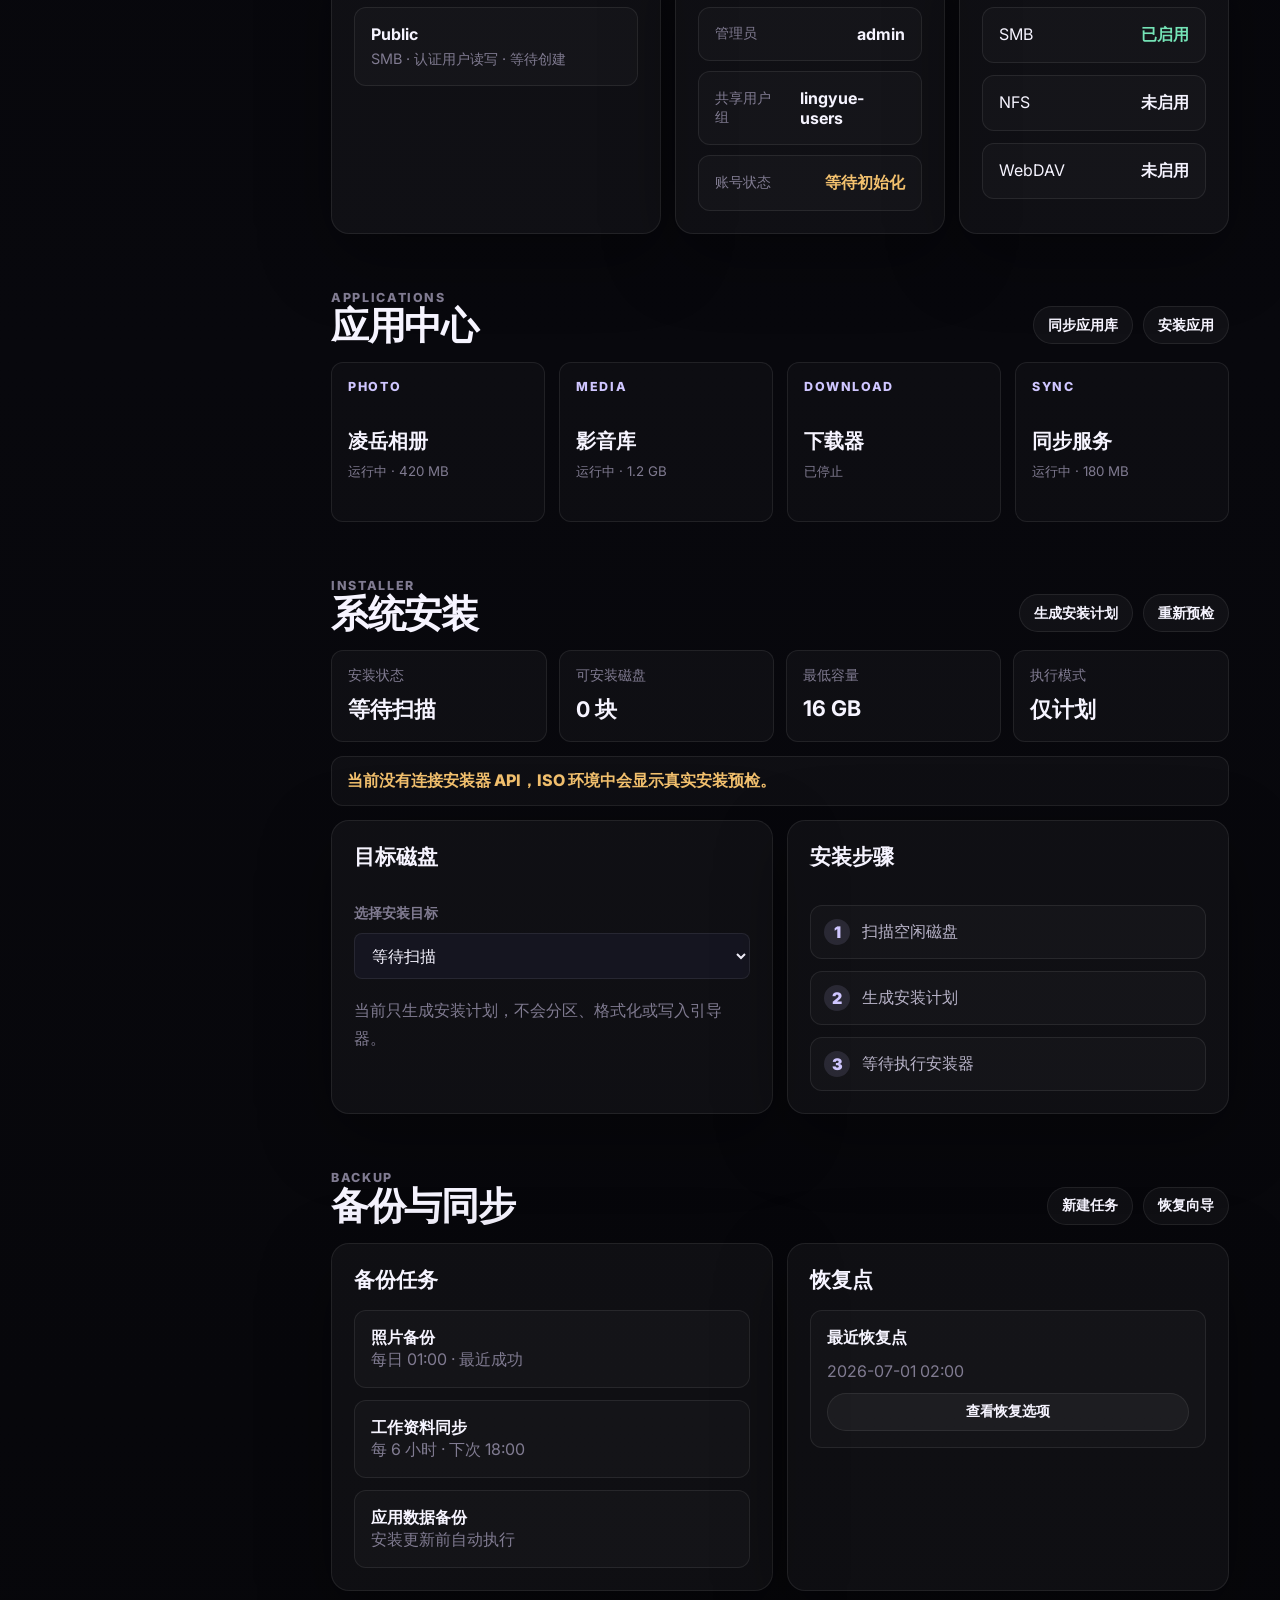
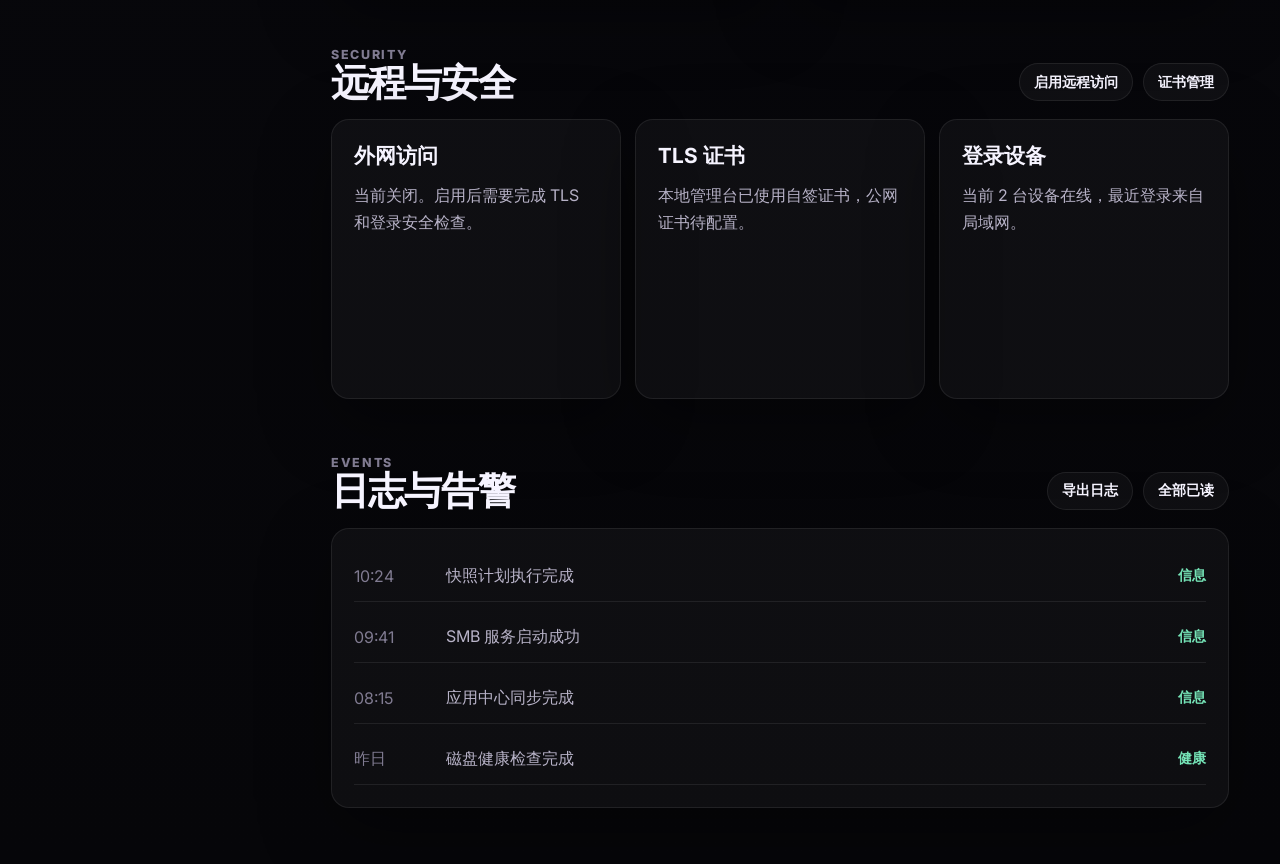
==== commit 6a3d9c15: "Add installer planning MVP" ====
--- a/console.html
+++ b/console.html
@@ -98,6 +98,7 @@
         <a href="#storage">存储</a>
         <a href="#shares">共享</a>
         <a href="#apps">应用中心</a>
+        <a href="#install">安装</a>
         <a href="#backup">备份同步</a>
         <a href="#security">远程与安全</a>
         <a href="#logs">日志告警</a>
@@ -281,6 +282,50 @@
           <article class="app-card"><span>Media</span><strong>影音库</strong><small>运行中 · 1.2 GB</small></article>
           <article class="app-card"><span>Download</span><strong>下载器</strong><small>已停止</small></article>
           <article class="app-card"><span>Sync</span><strong>同步服务</strong><small>运行中 · 180 MB</small></article>
+        </div>
+      </section>
+
+      <section class="module-section" id="install">
+        <div class="section-title">
+          <div>
+            <span class="kicker">Installer</span>
+            <h2>系统安装</h2>
+          </div>
+          <div class="section-actions">
+            <button type="button" data-create-install-plan>生成安装计划</button>
+            <button type="button" data-refresh-install>重新预检</button>
+          </div>
+        </div>
+
+        <div class="storage-summary">
+          <div><span>安装状态</span><strong data-install-status>等待扫描</strong></div>
+          <div><span>可安装磁盘</span><strong data-install-targets>0 块</strong></div>
+          <div><span>最低容量</span><strong data-install-minimum>16 GB</strong></div>
+          <div><span>执行模式</span><strong>仅计划</strong></div>
+        </div>
+
+        <p class="action-note" data-install-action-note hidden></p>
+
+        <div class="two-column">
+          <article class="panel installer-panel">
+            <div class="panel-head compact-head"><h3>目标磁盘</h3></div>
+            <label class="field-stack">
+              <span>选择安装目标</span>
+              <select data-install-target>
+                <option value="">等待扫描</option>
+              </select>
+            </label>
+            <p>当前只生成安装计划，不会分区、格式化或写入引导器。</p>
+          </article>
+
+          <article class="panel installer-panel">
+            <div class="panel-head compact-head"><h3>安装步骤</h3></div>
+            <ol class="install-steps" data-install-steps>
+              <li><span>1</span>扫描空闲磁盘</li>
+              <li><span>2</span>生成安装计划</li>
+              <li><span>3</span>等待执行安装器</li>
+            </ol>
+          </article>
         </div>
       </section>
 
--- a/console.css
+++ b/console.css
@@ -58,6 +58,17 @@
   font: inherit;
 }
 
+select {
+  width: 100%;
+  min-height: 46px;
+  padding: 0 13px;
+  border: 1px solid var(--line);
+  border-radius: var(--radius);
+  background: var(--panel-2);
+  color: var(--text);
+  font: inherit;
+}
+
 input:focus {
   outline: 1px solid rgba(207, 198, 255, 0.45);
 }
@@ -741,6 +752,59 @@
   line-height: 1.7;
 }
 
+.installer-panel {
+  display: grid;
+  align-content: start;
+  gap: 18px;
+}
+
+.field-stack span,
+.installer-panel p {
+  color: var(--faint);
+}
+
+.field-stack span {
+  display: block;
+  margin-bottom: 10px;
+  font-size: 0.86rem;
+  font-weight: 800;
+}
+
+.installer-panel p {
+  margin: 0;
+  line-height: 1.7;
+}
+
+.install-steps {
+  display: grid;
+  gap: 12px;
+  margin: 0;
+  padding: 0;
+  list-style: none;
+}
+
+.install-steps li {
+  display: flex;
+  align-items: center;
+  gap: 12px;
+  padding: 13px;
+  border: 1px solid var(--line);
+  border-radius: 12px;
+  background: rgba(255, 255, 255, 0.025);
+  color: var(--muted);
+}
+
+.install-steps span {
+  display: inline-grid;
+  width: 26px;
+  height: 26px;
+  place-items: center;
+  border-radius: 999px;
+  background: rgba(207, 198, 255, 0.12);
+  color: var(--accent);
+  font-weight: 900;
+}
+
 .restore-panel {
   display: grid;
   gap: 12px;
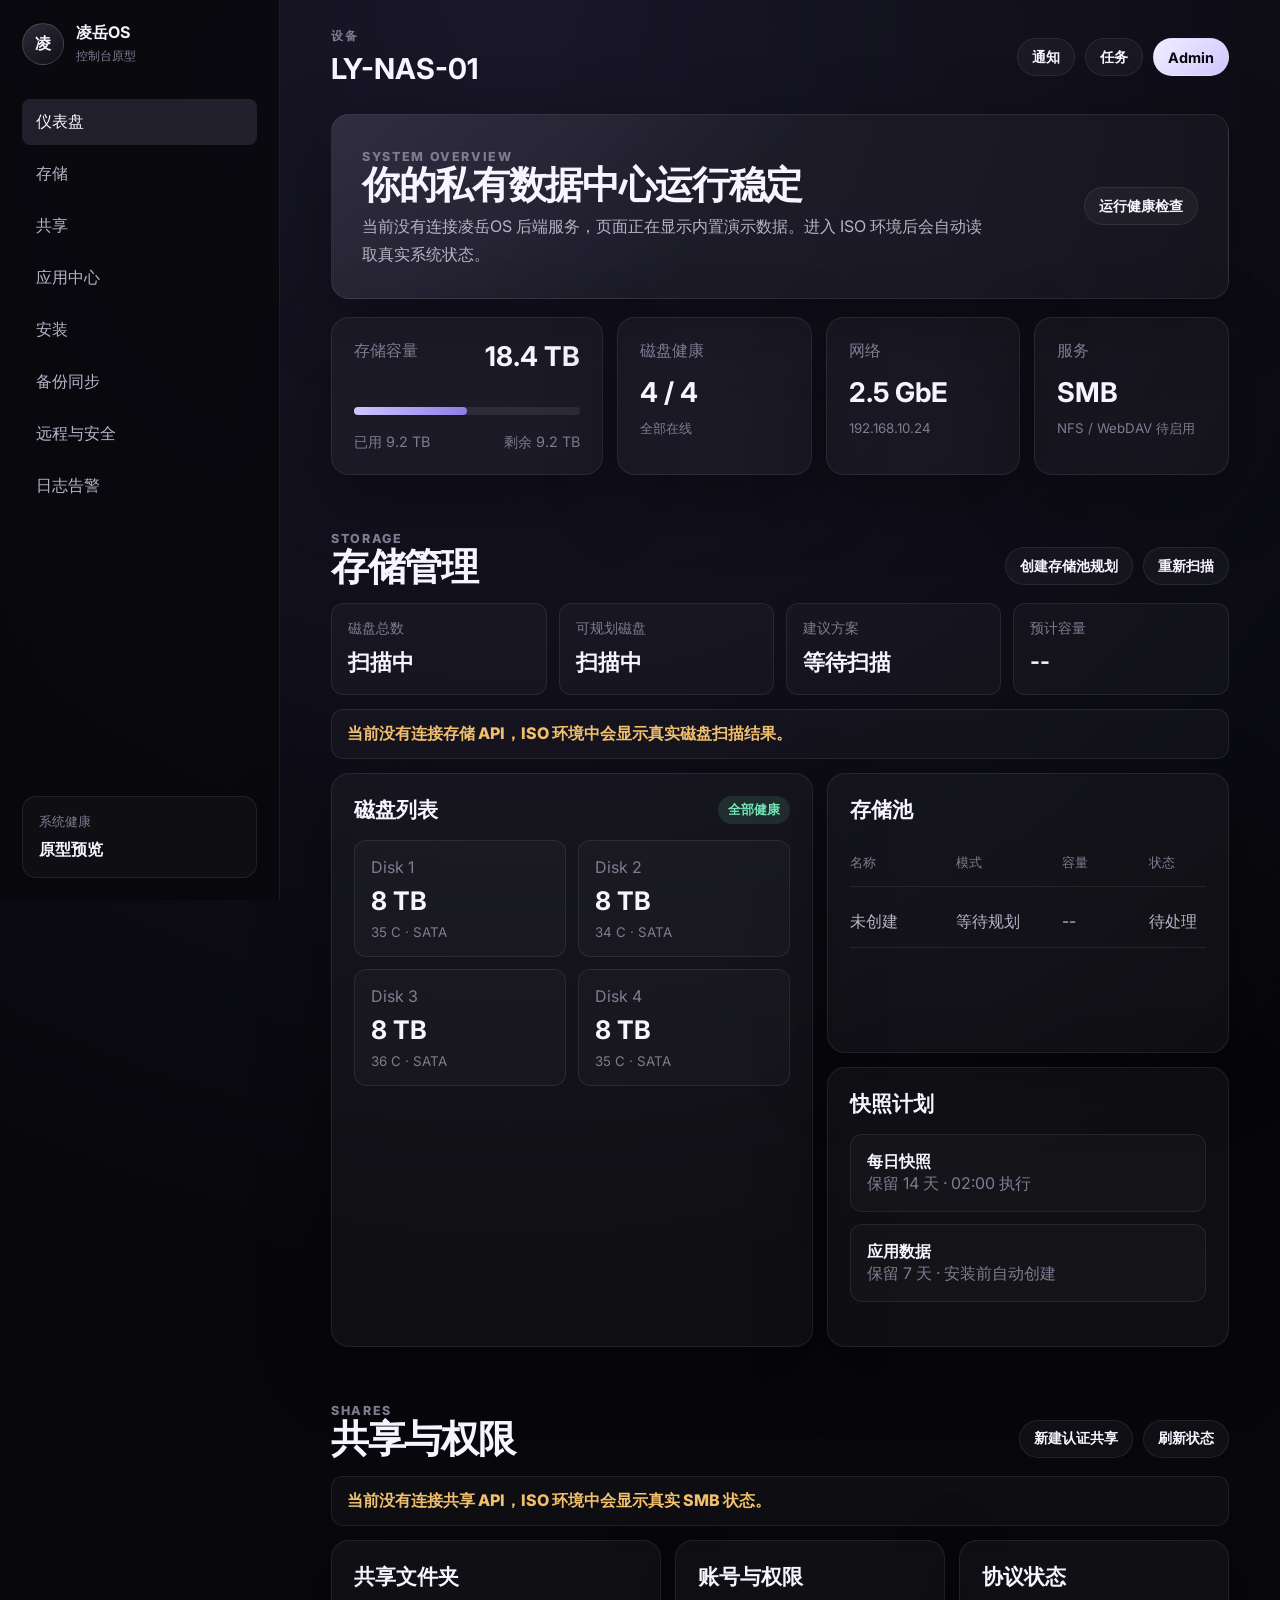
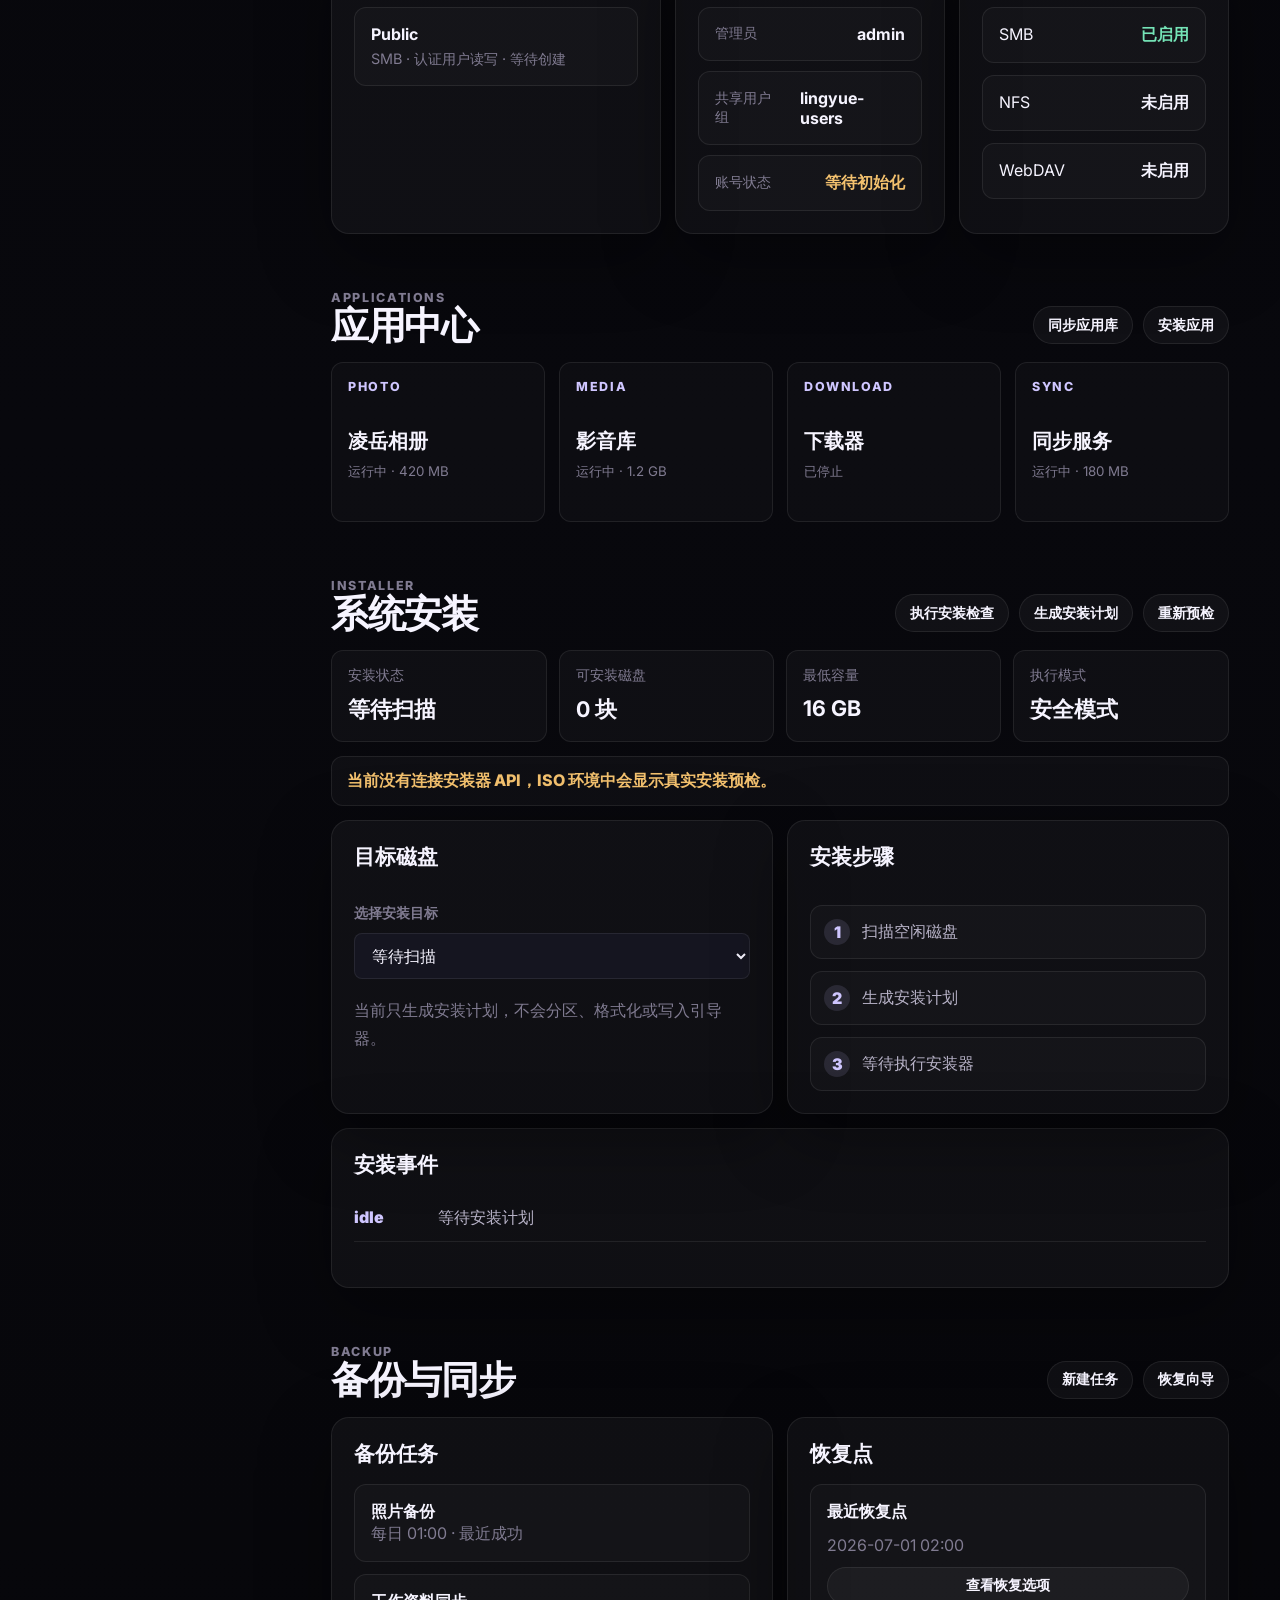
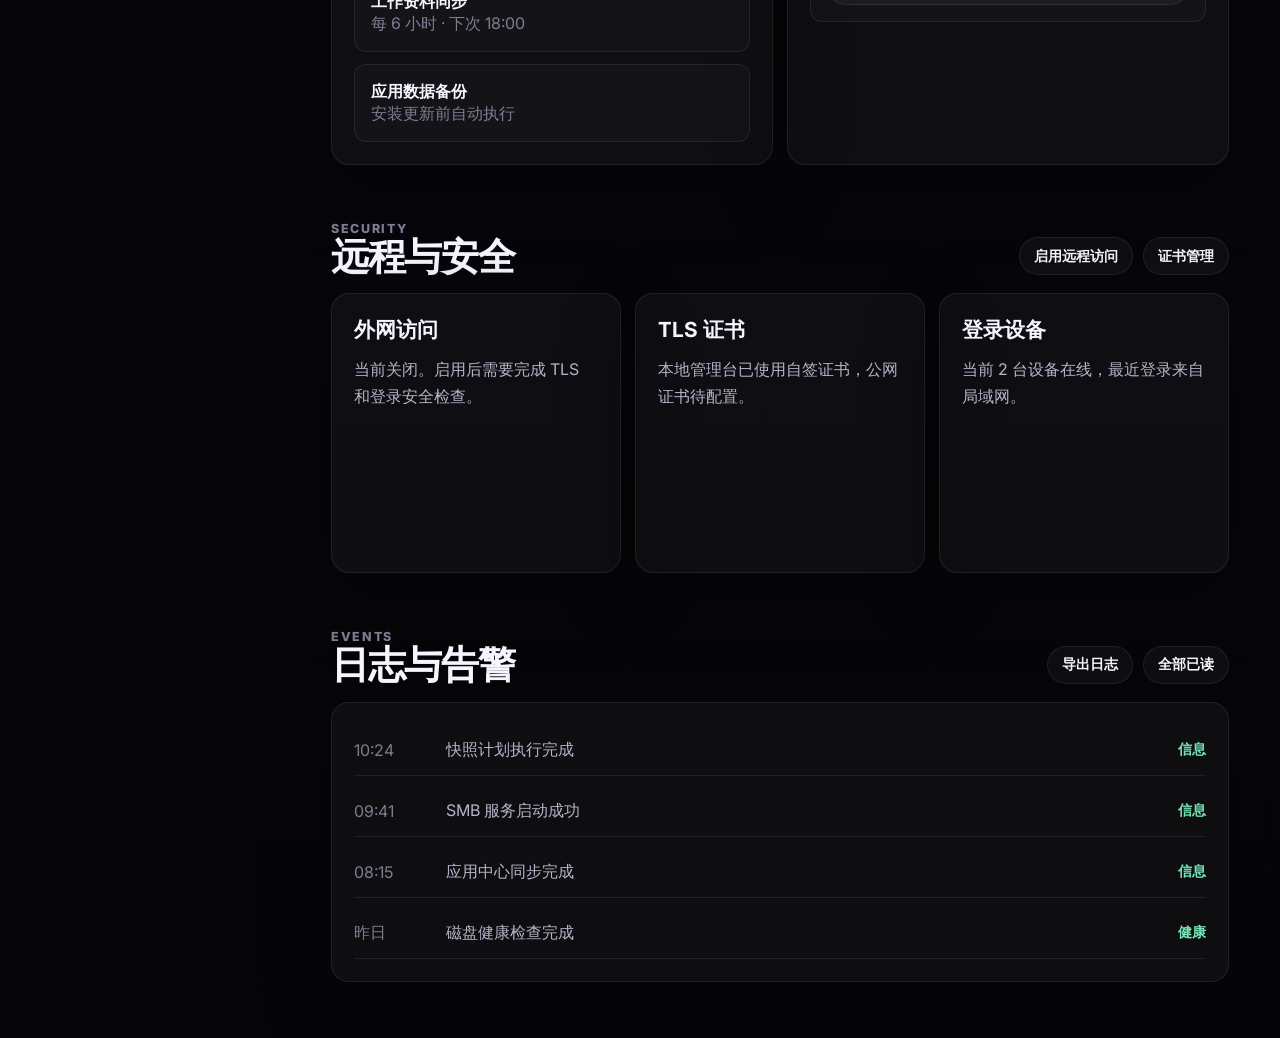
==== commit 30190607: "Add safe installer execution scaffold" ====
--- a/console.html
+++ b/console.html
@@ -292,6 +292,7 @@
             <h2>系统安装</h2>
           </div>
           <div class="section-actions">
+            <button type="button" data-execute-install>执行安装检查</button>
             <button type="button" data-create-install-plan>生成安装计划</button>
             <button type="button" data-refresh-install>重新预检</button>
           </div>
@@ -301,7 +302,7 @@
           <div><span>安装状态</span><strong data-install-status>等待扫描</strong></div>
           <div><span>可安装磁盘</span><strong data-install-targets>0 块</strong></div>
           <div><span>最低容量</span><strong data-install-minimum>16 GB</strong></div>
-          <div><span>执行模式</span><strong>仅计划</strong></div>
+          <div><span>执行模式</span><strong data-install-mode>安全模式</strong></div>
         </div>
 
         <p class="action-note" data-install-action-note hidden></p>
@@ -327,6 +328,13 @@
             </ol>
           </article>
         </div>
+
+        <article class="panel install-log-panel">
+          <div class="panel-head compact-head"><h3>安装事件</h3></div>
+          <ol class="install-events" data-install-events>
+            <li><span>idle</span>等待安装计划</li>
+          </ol>
+        </article>
       </section>
 
       <section class="module-section" id="backup">
--- a/console.css
+++ b/console.css
@@ -805,6 +805,33 @@
   font-weight: 900;
 }
 
+.install-log-panel {
+  min-height: 160px;
+  margin-top: 14px;
+}
+
+.install-events {
+  display: grid;
+  gap: 10px;
+  margin: 0;
+  padding: 0;
+  list-style: none;
+}
+
+.install-events li {
+  display: grid;
+  grid-template-columns: 72px minmax(0, 1fr);
+  gap: 12px;
+  padding: 12px 0;
+  border-bottom: 1px solid var(--line);
+  color: var(--muted);
+}
+
+.install-events span {
+  color: var(--accent);
+  font-weight: 900;
+}
+
 .restore-panel {
   display: grid;
   gap: 12px;
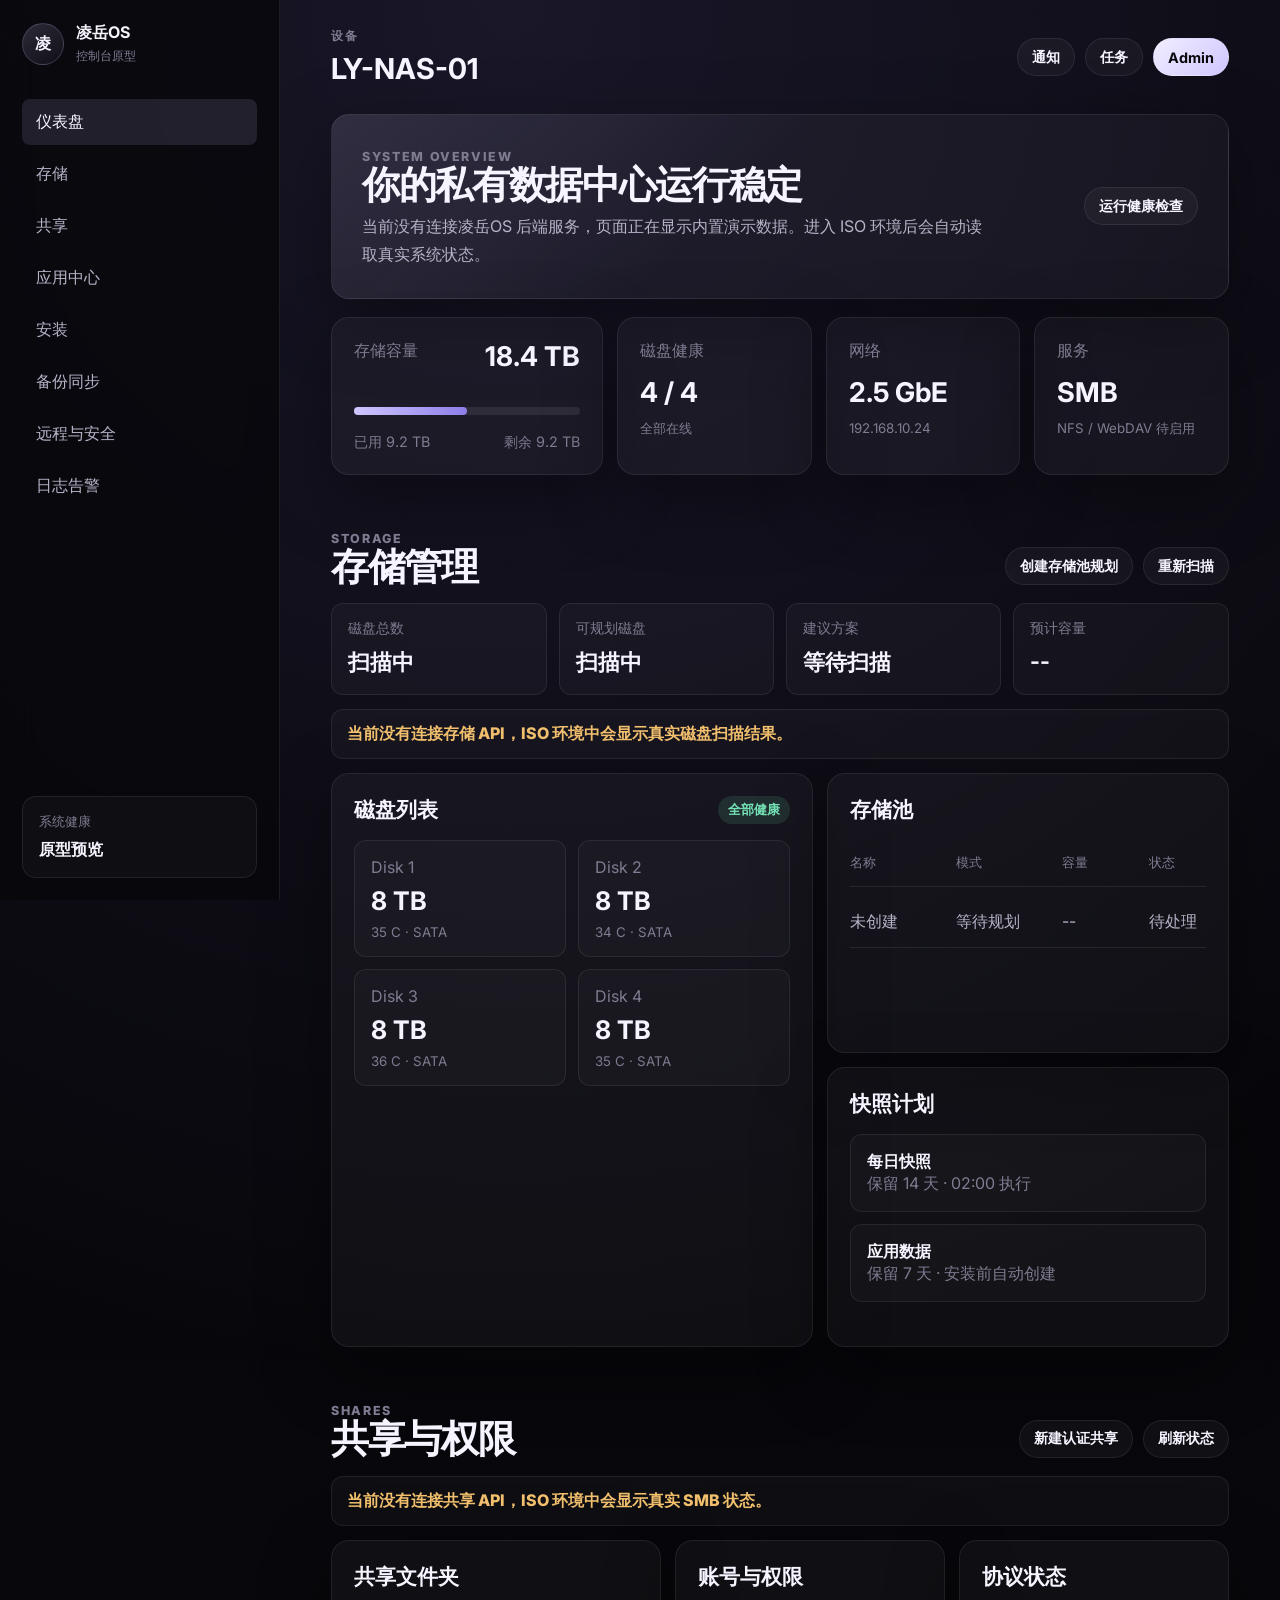
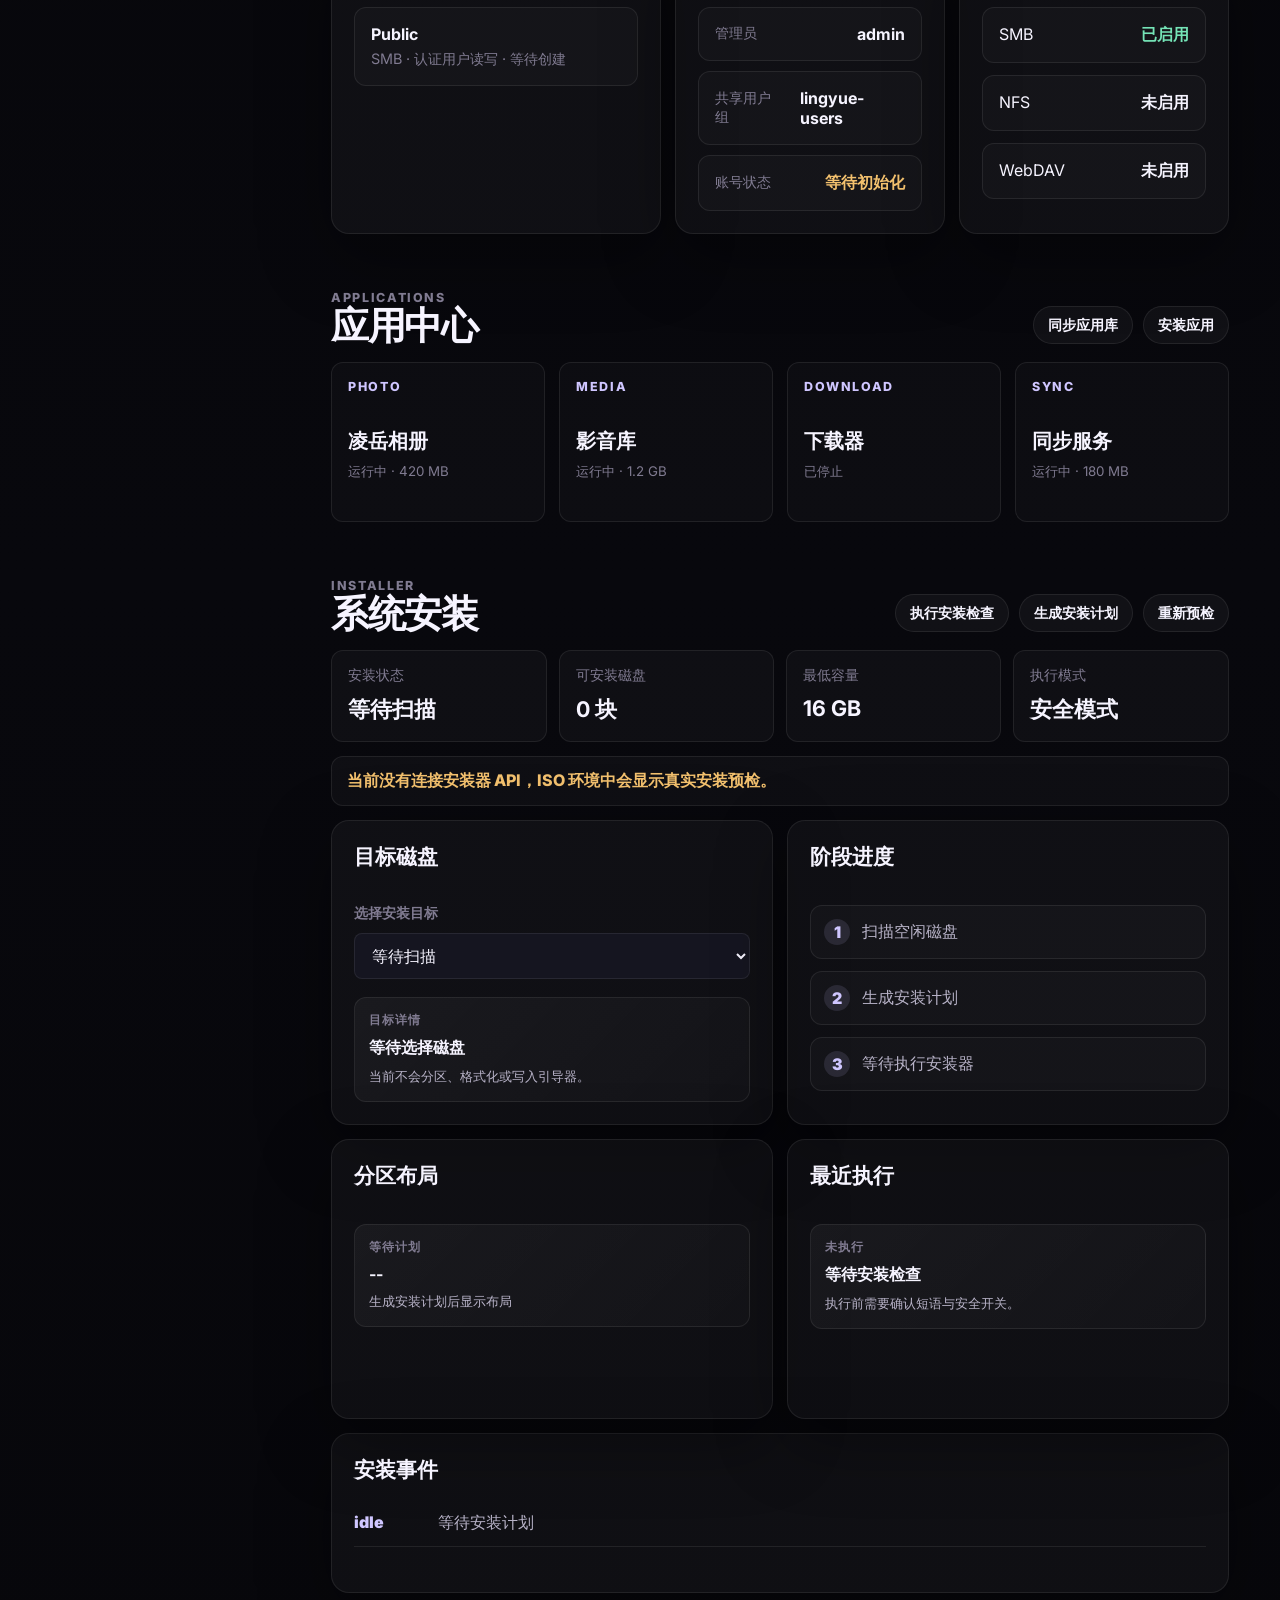
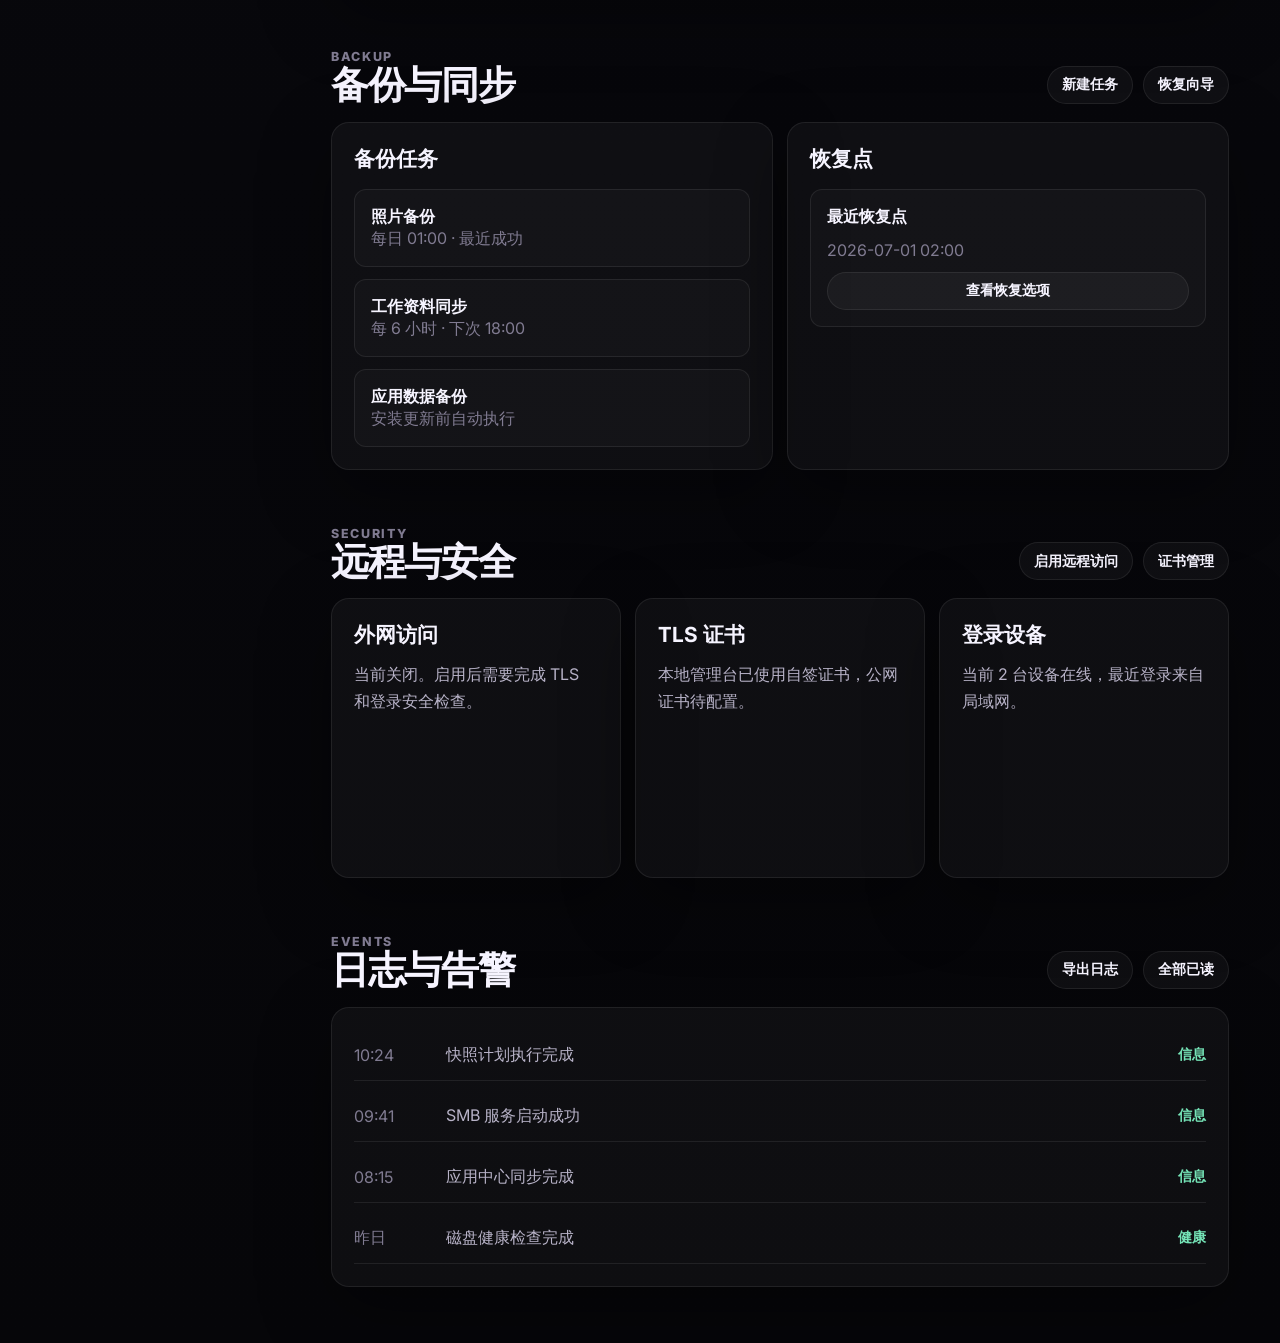
==== commit b39d9359: "Add installer manifest progress UI" ====
--- a/console.html
+++ b/console.html
@@ -316,16 +316,38 @@
                 <option value="">等待扫描</option>
               </select>
             </label>
-            <p>当前只生成安装计划，不会分区、格式化或写入引导器。</p>
+            <div class="install-target-detail" data-install-target-detail>
+              <span>目标详情</span>
+              <strong>等待选择磁盘</strong>
+              <small>当前不会分区、格式化或写入引导器。</small>
+            </div>
           </article>
 
           <article class="panel installer-panel">
-            <div class="panel-head compact-head"><h3>安装步骤</h3></div>
+            <div class="panel-head compact-head"><h3>阶段进度</h3></div>
             <ol class="install-steps" data-install-steps>
               <li><span>1</span>扫描空闲磁盘</li>
               <li><span>2</span>生成安装计划</li>
               <li><span>3</span>等待执行安装器</li>
             </ol>
+          </article>
+        </div>
+
+        <div class="two-column install-detail-grid">
+          <article class="panel installer-panel">
+            <div class="panel-head compact-head"><h3>分区布局</h3></div>
+            <div class="partition-list" data-install-partitions>
+              <div><span>等待计划</span><strong>--</strong><small>生成安装计划后显示布局</small></div>
+            </div>
+          </article>
+
+          <article class="panel installer-panel">
+            <div class="panel-head compact-head"><h3>最近执行</h3></div>
+            <div class="install-run-card" data-install-run>
+              <span>未执行</span>
+              <strong>等待安装检查</strong>
+              <small>执行前需要确认短语与安全开关。</small>
+            </div>
           </article>
         </div>
 
--- a/console.css
+++ b/console.css
@@ -775,6 +775,51 @@
   line-height: 1.7;
 }
 
+.install-target-detail,
+.install-run-card,
+.partition-list div {
+  display: grid;
+  gap: 8px;
+  padding: 14px;
+  border: 1px solid var(--line);
+  border-radius: 12px;
+  background: linear-gradient(135deg, rgba(255, 255, 255, 0.045), rgba(255, 255, 255, 0.018));
+}
+
+.install-target-detail span,
+.install-run-card span,
+.partition-list span {
+  color: var(--faint);
+  font-size: 0.76rem;
+  font-weight: 900;
+  letter-spacing: 0.08em;
+  text-transform: uppercase;
+}
+
+.install-target-detail strong,
+.install-run-card strong,
+.partition-list strong {
+  overflow-wrap: anywhere;
+  color: var(--text);
+  font-size: 1rem;
+}
+
+.install-target-detail small,
+.install-run-card small,
+.partition-list small {
+  color: var(--muted);
+  line-height: 1.5;
+}
+
+.install-detail-grid {
+  margin-top: 14px;
+}
+
+.partition-list {
+  display: grid;
+  gap: 10px;
+}
+
 .install-steps {
   display: grid;
   gap: 12px;
@@ -792,6 +837,23 @@
   border-radius: 12px;
   background: rgba(255, 255, 255, 0.025);
   color: var(--muted);
+}
+
+.install-steps li.completed {
+  border-color: rgba(82, 211, 168, 0.28);
+  background: rgba(82, 211, 168, 0.08);
+  color: var(--text);
+}
+
+.install-steps li.blocked,
+.install-steps li.failed {
+  border-color: rgba(255, 113, 91, 0.28);
+  background: rgba(255, 113, 91, 0.08);
+}
+
+.install-steps li.validated {
+  border-color: rgba(207, 198, 255, 0.35);
+  background: rgba(207, 198, 255, 0.08);
 }
 
 .install-steps span {
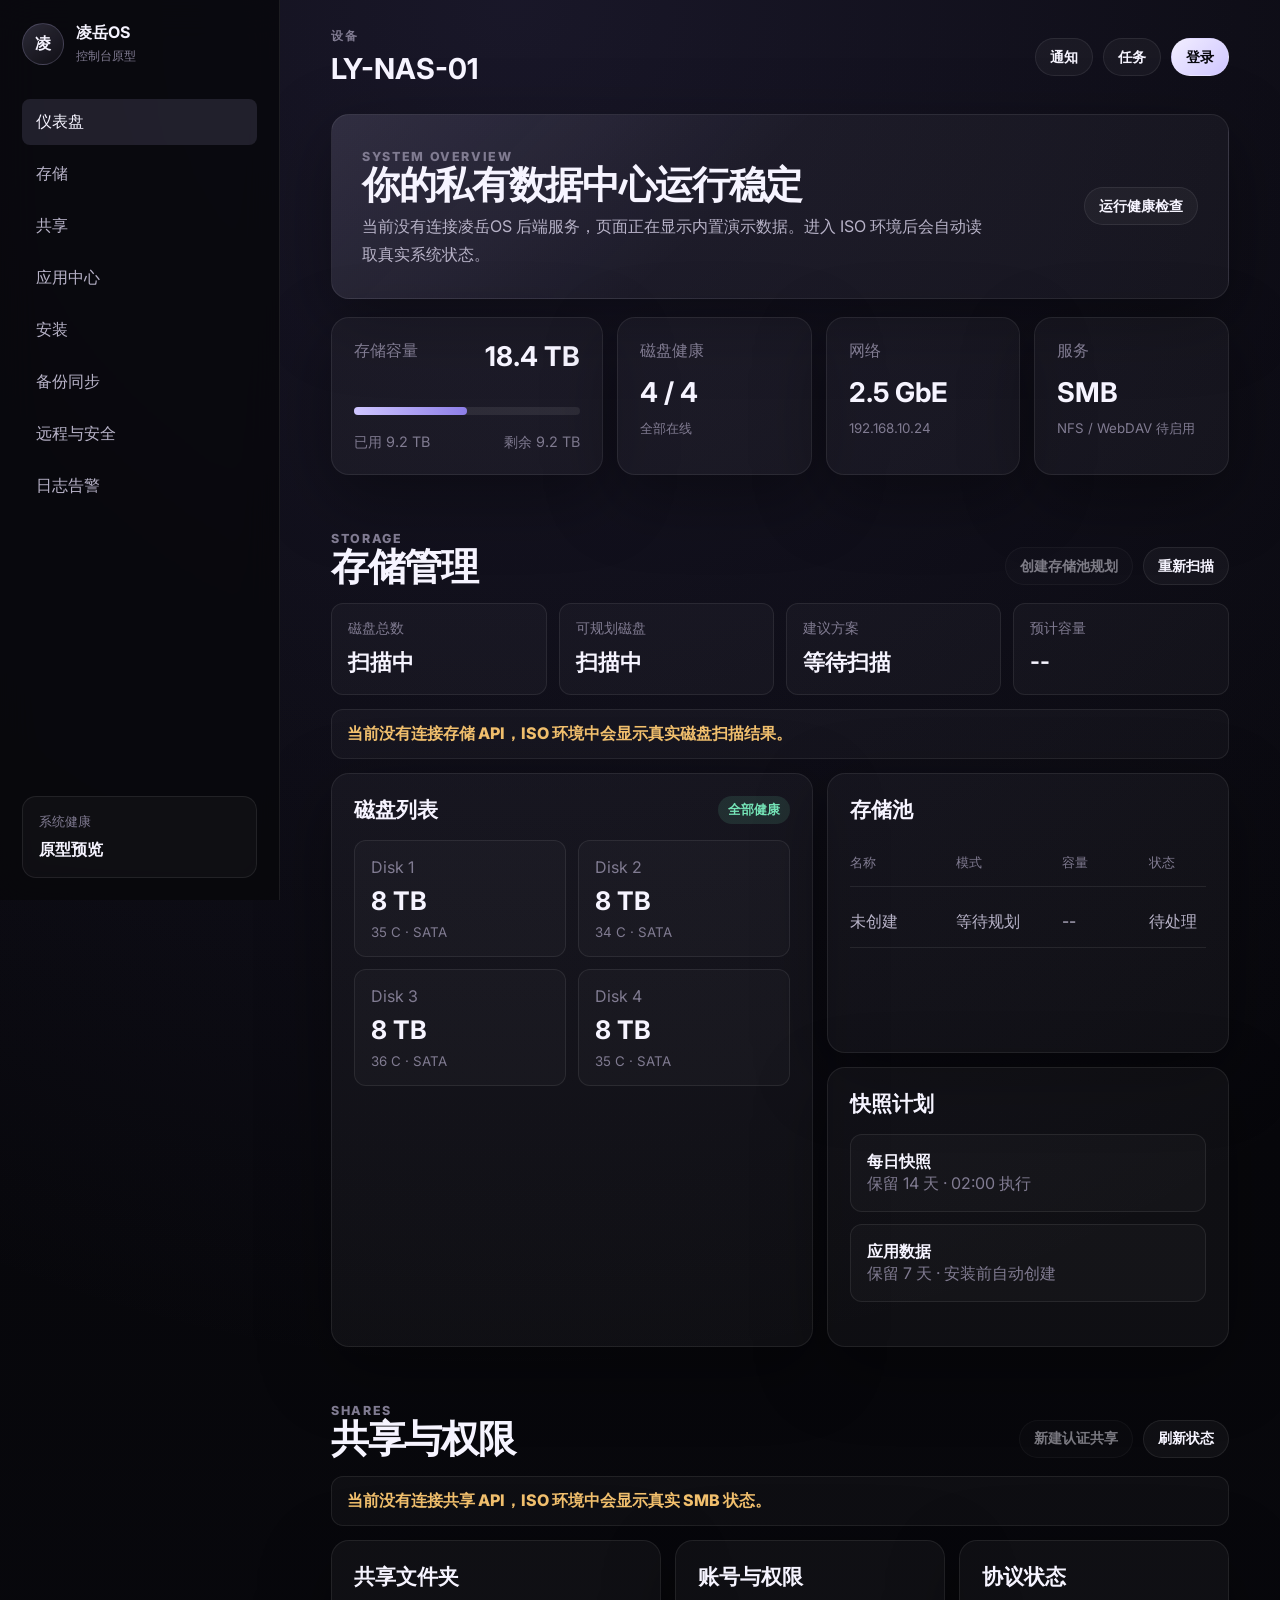
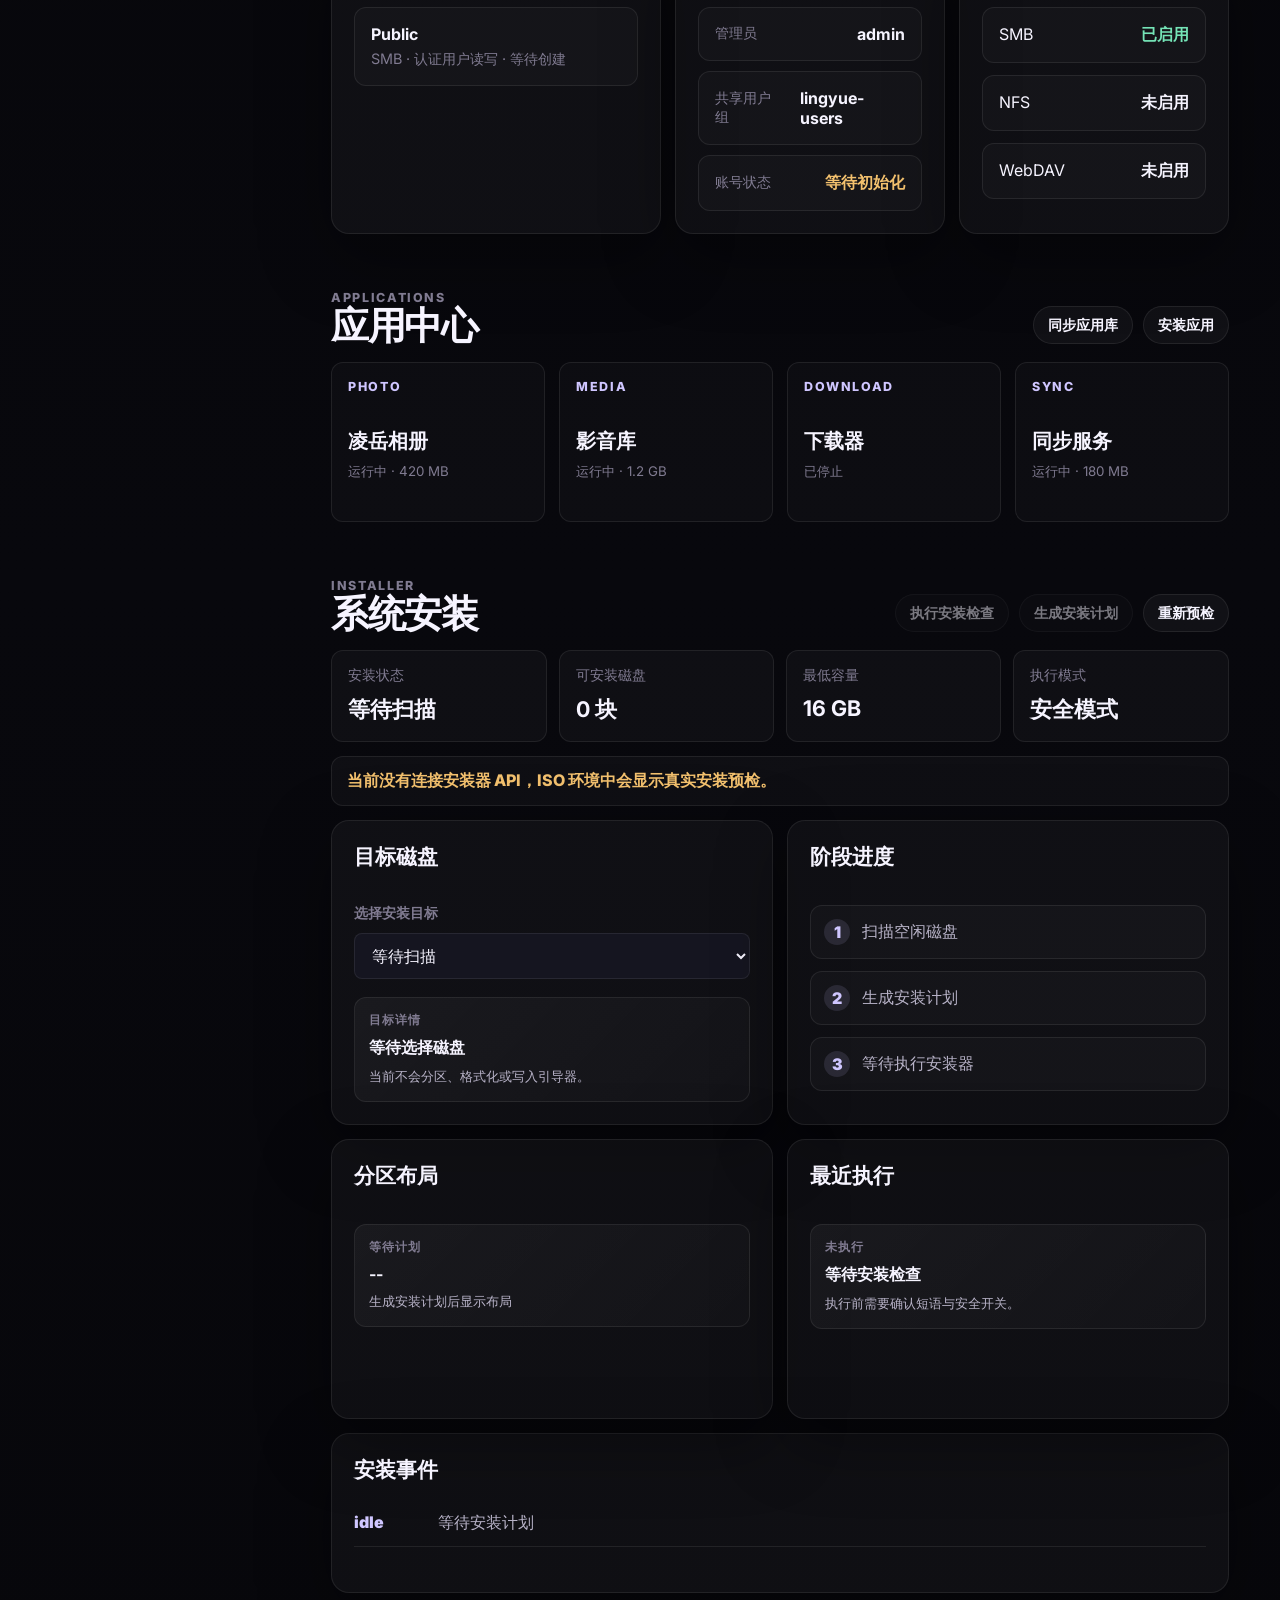
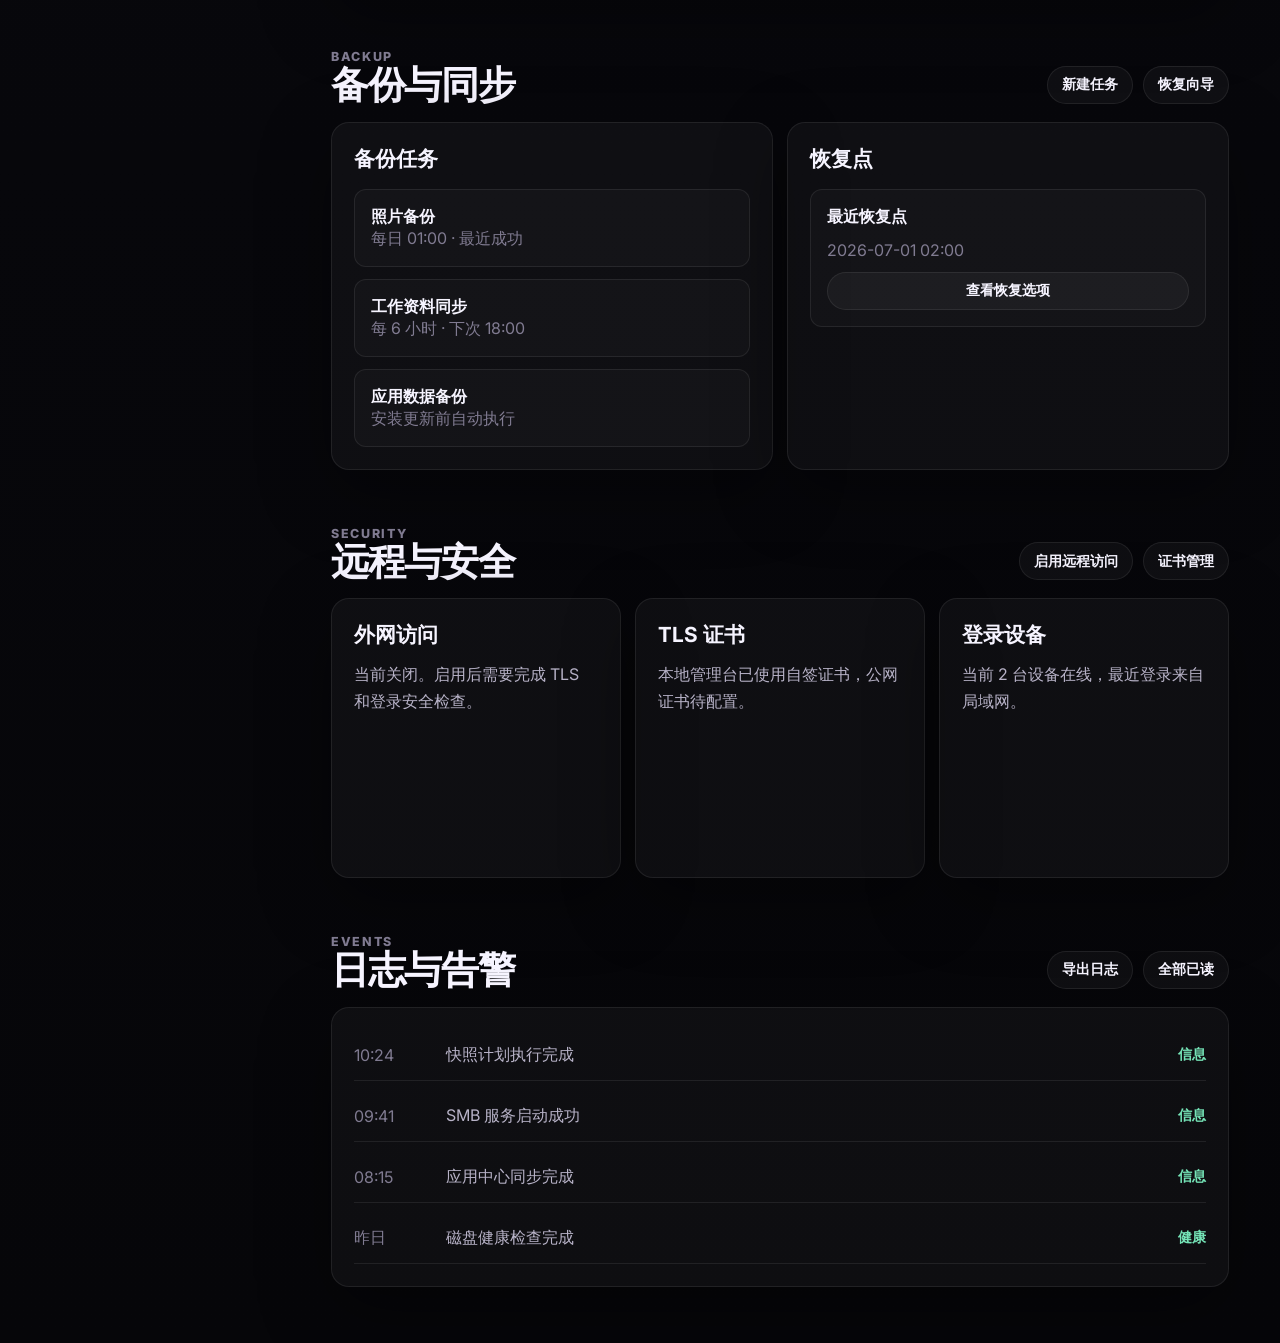
==== commit 1fc6be1d: "Add admin session auth" ====
--- a/console.html
+++ b/console.html
@@ -83,6 +83,32 @@
     </section>
   </div>
 
+  <div class="auth-overlay" data-auth-overlay hidden>
+    <section class="auth-dialog" aria-labelledby="auth-title">
+      <div class="setup-head">
+        <span class="kicker">Admin Access</span>
+        <h2 id="auth-title">登录凌岳OS</h2>
+        <p>使用初始化时创建的管理员账号继续管理存储、共享和安装器。</p>
+      </div>
+
+      <form class="auth-form" data-auth-form>
+        <label>
+          <span>管理员账号</span>
+          <input name="username" autocomplete="username" />
+        </label>
+        <label>
+          <span>管理员密码</span>
+          <input name="password" type="password" autocomplete="current-password" />
+        </label>
+        <p class="setup-error" data-auth-error hidden></p>
+        <div class="setup-actions">
+          <button type="button" data-auth-cancel>稍后</button>
+          <button type="submit" class="avatar">登录</button>
+        </div>
+      </form>
+    </section>
+  </div>
+
   <div class="app-shell">
     <aside class="sidebar" aria-label="凌岳OS 主导航">
       <a class="brand" href="index.html" aria-label="返回凌岳OS 官网">
@@ -119,7 +145,7 @@
         <div class="topbar-actions">
           <button type="button">通知</button>
           <button type="button">任务</button>
-          <button type="button" class="avatar" data-admin-name>Admin</button>
+          <button type="button" class="avatar" data-auth-button data-admin-name>Admin</button>
         </div>
       </header>
 
@@ -171,7 +197,7 @@
             <h2>存储管理</h2>
           </div>
           <div class="section-actions">
-            <button type="button" data-create-pool>创建存储池规划</button>
+            <button type="button" data-create-pool data-auth-required>创建存储池规划</button>
             <button type="button" data-refresh-storage>重新扫描</button>
           </div>
         </div>
@@ -230,7 +256,7 @@
             <h2>共享与权限</h2>
           </div>
           <div class="section-actions">
-            <button type="button" data-create-share>新建认证共享</button>
+            <button type="button" data-create-share data-auth-required>新建认证共享</button>
             <button type="button" data-refresh-shares>刷新状态</button>
           </div>
         </div>
@@ -292,8 +318,8 @@
             <h2>系统安装</h2>
           </div>
           <div class="section-actions">
-            <button type="button" data-execute-install>执行安装检查</button>
-            <button type="button" data-create-install-plan>生成安装计划</button>
+            <button type="button" data-execute-install data-auth-required>执行安装检查</button>
+            <button type="button" data-create-install-plan data-auth-required>生成安装计划</button>
             <button type="button" data-refresh-install>重新预检</button>
           </div>
         </div>
--- a/console.css
+++ b/console.css
@@ -47,6 +47,11 @@
   cursor: pointer;
 }
 
+button:disabled {
+  cursor: not-allowed;
+  opacity: 0.48;
+}
+
 input {
   width: 100%;
   min-height: 44px;
@@ -93,6 +98,17 @@
   padding: 24px;
   background: rgba(4, 4, 7, 0.76);
   backdrop-filter: blur(20px);
+}
+
+.auth-overlay {
+  position: fixed;
+  inset: 0;
+  z-index: 60;
+  display: grid;
+  place-items: center;
+  padding: 20px;
+  background: rgba(6, 6, 9, 0.78);
+  backdrop-filter: blur(18px);
 }
 
 .setup-dialog {
@@ -106,6 +122,22 @@
   padding: clamp(22px, 4vw, 34px);
 }
 
+.auth-dialog {
+  width: min(430px, 100%);
+  padding: 26px;
+  border: 1px solid rgba(207, 198, 255, 0.18);
+  border-radius: 18px;
+  background:
+    linear-gradient(135deg, rgba(141, 126, 232, 0.12), transparent 48%),
+    rgba(15, 15, 23, 0.98);
+  box-shadow: var(--shadow);
+}
+
+.auth-form {
+  display: grid;
+  gap: 16px;
+}
+
 .setup-head h2 {
   margin: 0 0 10px;
   font-size: clamp(2rem, 4vw, 3.4rem);
@@ -156,6 +188,7 @@
 }
 
 .setup-page label,
+.auth-form label,
 .setup-check {
   display: grid;
   gap: 8px;
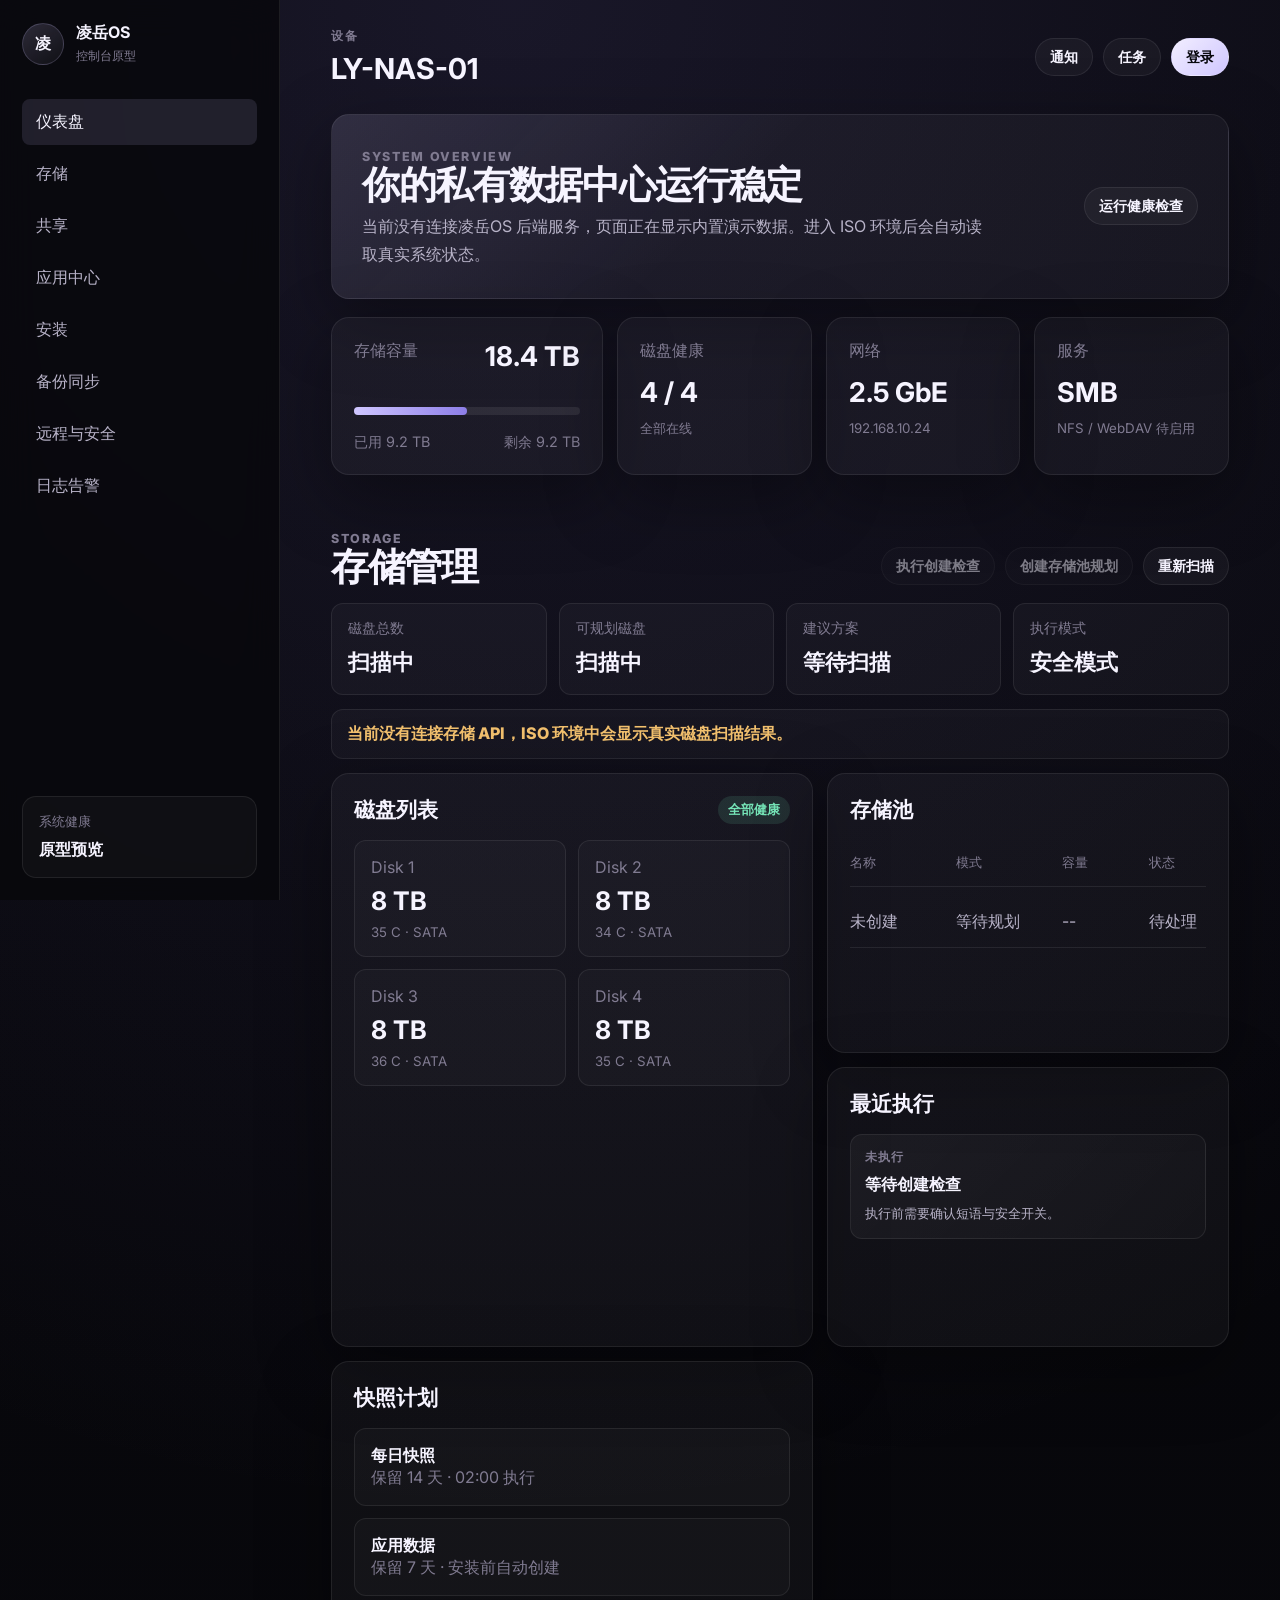
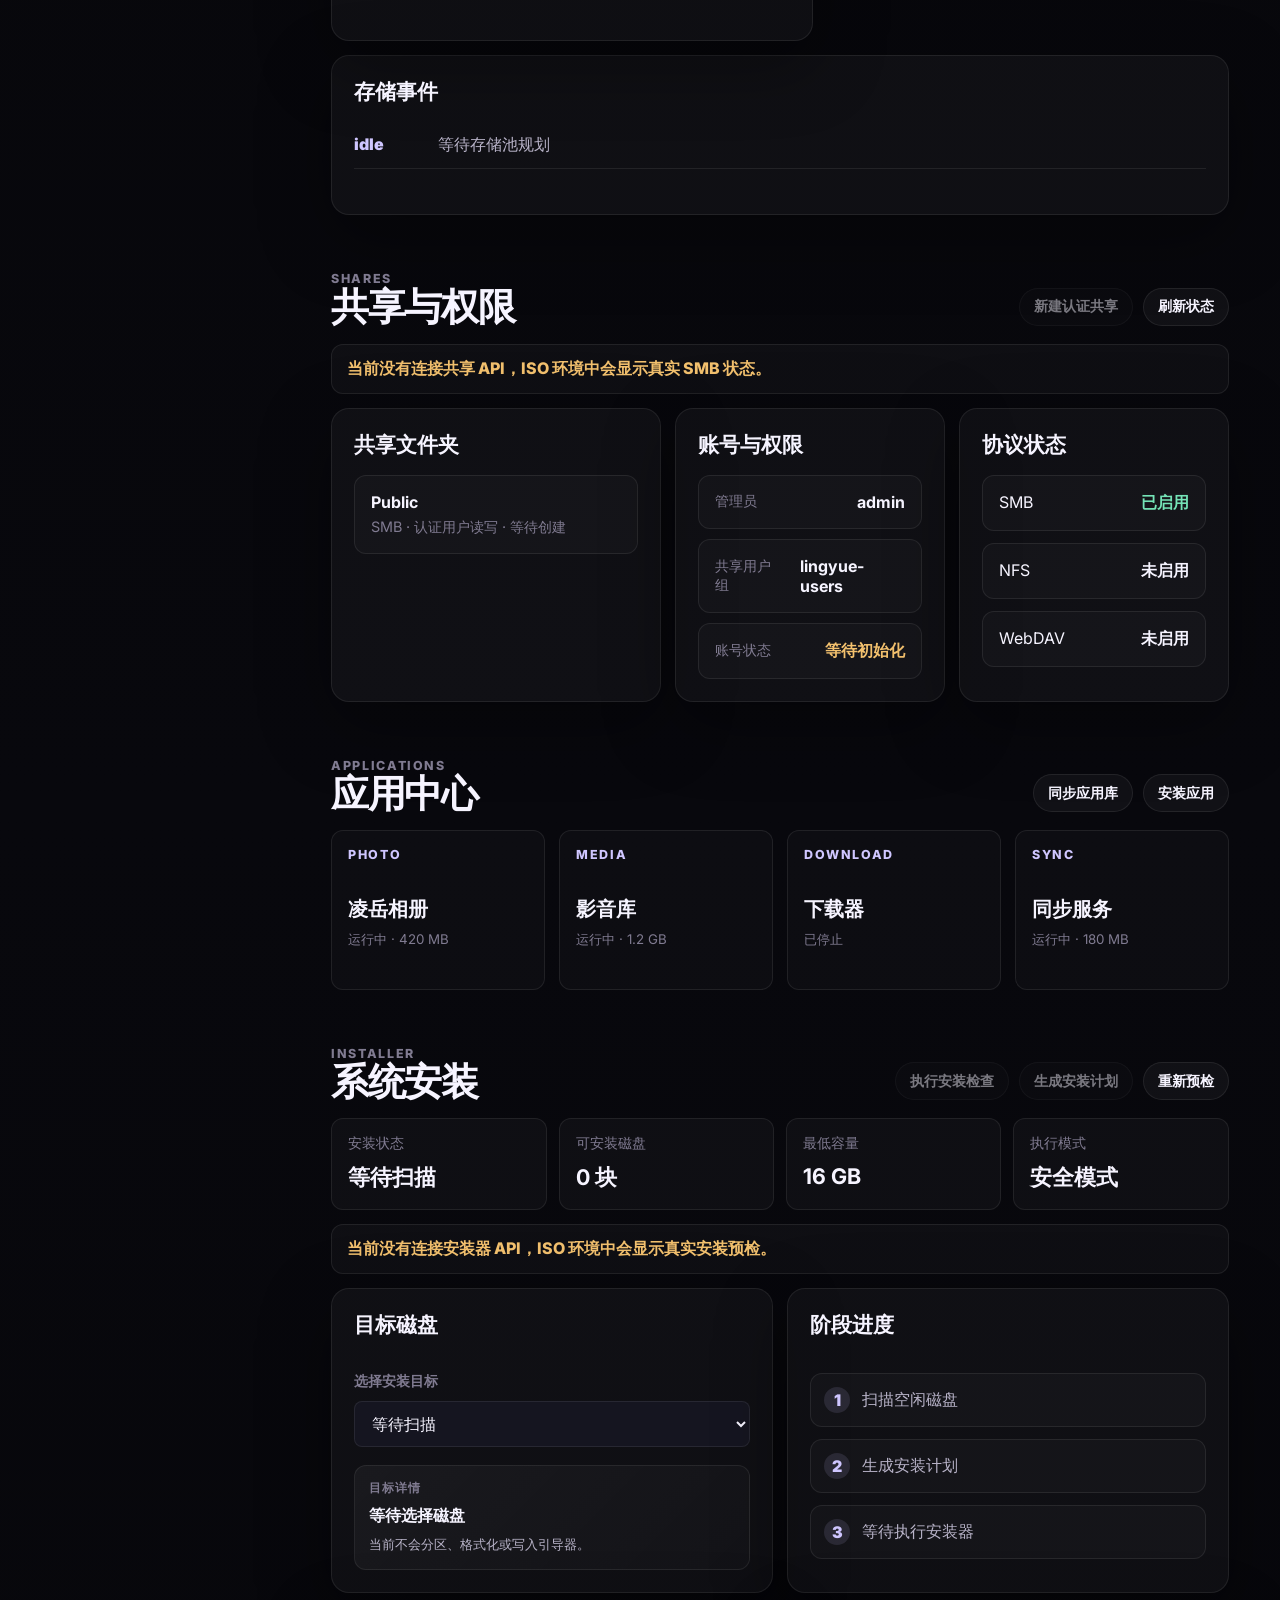
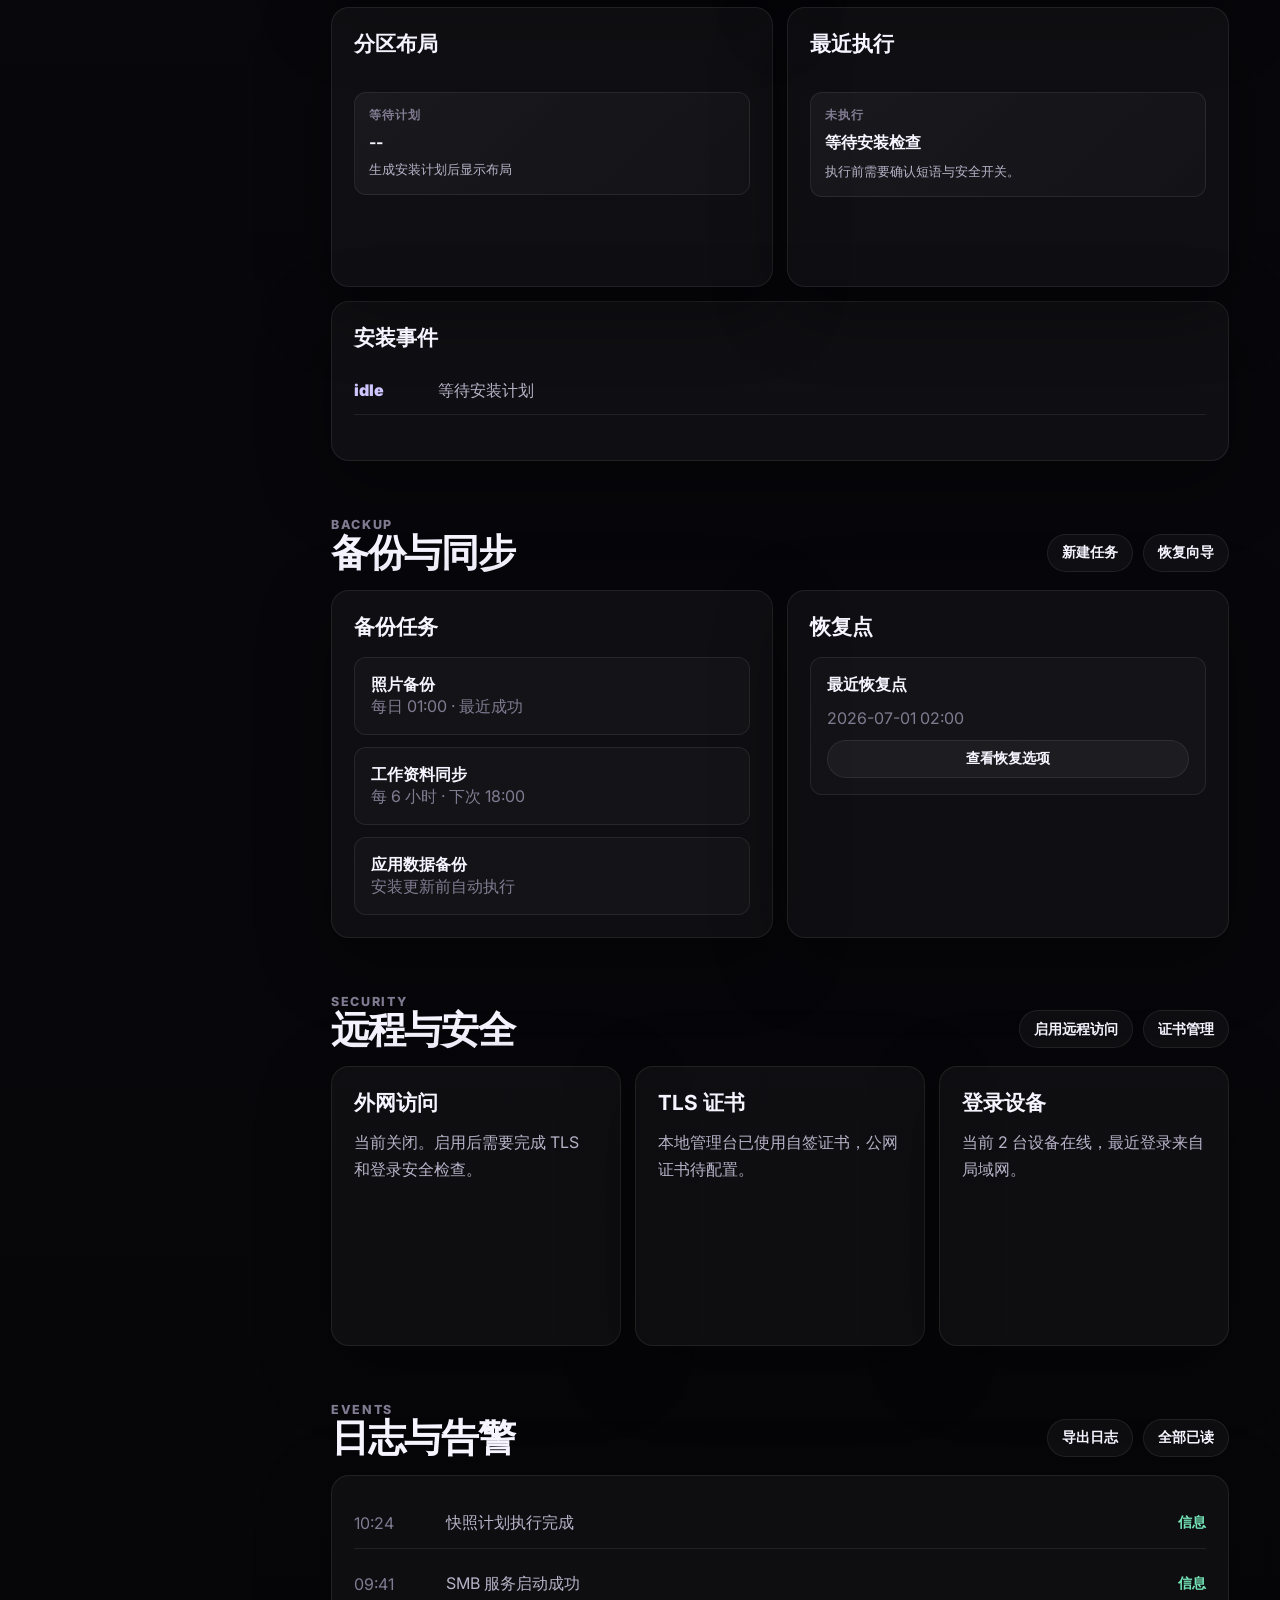
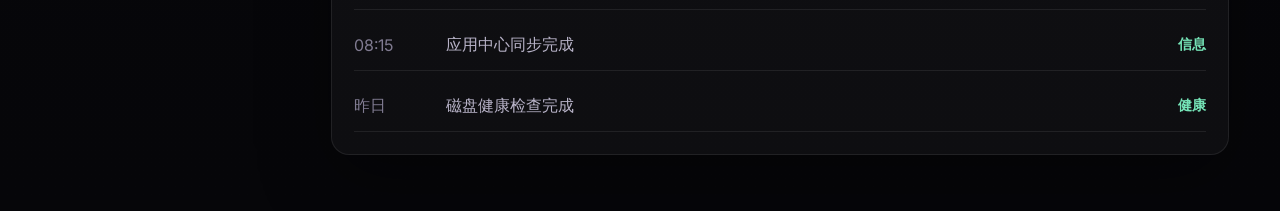
==== commit 2929d9e6: "Add safe storage pool execution scaffold" ====
--- a/console.html
+++ b/console.html
@@ -197,6 +197,7 @@
             <h2>存储管理</h2>
           </div>
           <div class="section-actions">
+            <button type="button" data-execute-pool data-auth-required>执行创建检查</button>
             <button type="button" data-create-pool data-auth-required>创建存储池规划</button>
             <button type="button" data-refresh-storage>重新扫描</button>
           </div>
@@ -206,7 +207,7 @@
           <div><span>磁盘总数</span><strong data-storage-disk-total>扫描中</strong></div>
           <div><span>可规划磁盘</span><strong data-storage-disk-available>扫描中</strong></div>
           <div><span>建议方案</span><strong data-storage-recommendation>等待扫描</strong></div>
-          <div><span>预计容量</span><strong data-storage-recommendation-capacity>--</strong></div>
+          <div><span>执行模式</span><strong data-storage-mode>安全模式</strong></div>
         </div>
 
         <p class="action-note" data-storage-action-note hidden></p>
@@ -239,6 +240,17 @@
 
           <article class="panel">
             <div class="panel-head compact-head">
+              <h3>最近执行</h3>
+            </div>
+            <div class="install-run-card" data-storage-run>
+              <span>未执行</span>
+              <strong>等待创建检查</strong>
+              <small>执行前需要确认短语与安全开关。</small>
+            </div>
+          </article>
+
+          <article class="panel">
+            <div class="panel-head compact-head">
               <h3>快照计划</h3>
             </div>
             <div class="snapshot-list">
@@ -247,6 +259,13 @@
             </div>
           </article>
         </div>
+
+        <article class="panel install-log-panel">
+          <div class="panel-head compact-head"><h3>存储事件</h3></div>
+          <ol class="install-events" data-storage-events>
+            <li><span>idle</span>等待存储池规划</li>
+          </ol>
+        </article>
       </section>
 
       <section class="module-section" id="shares">
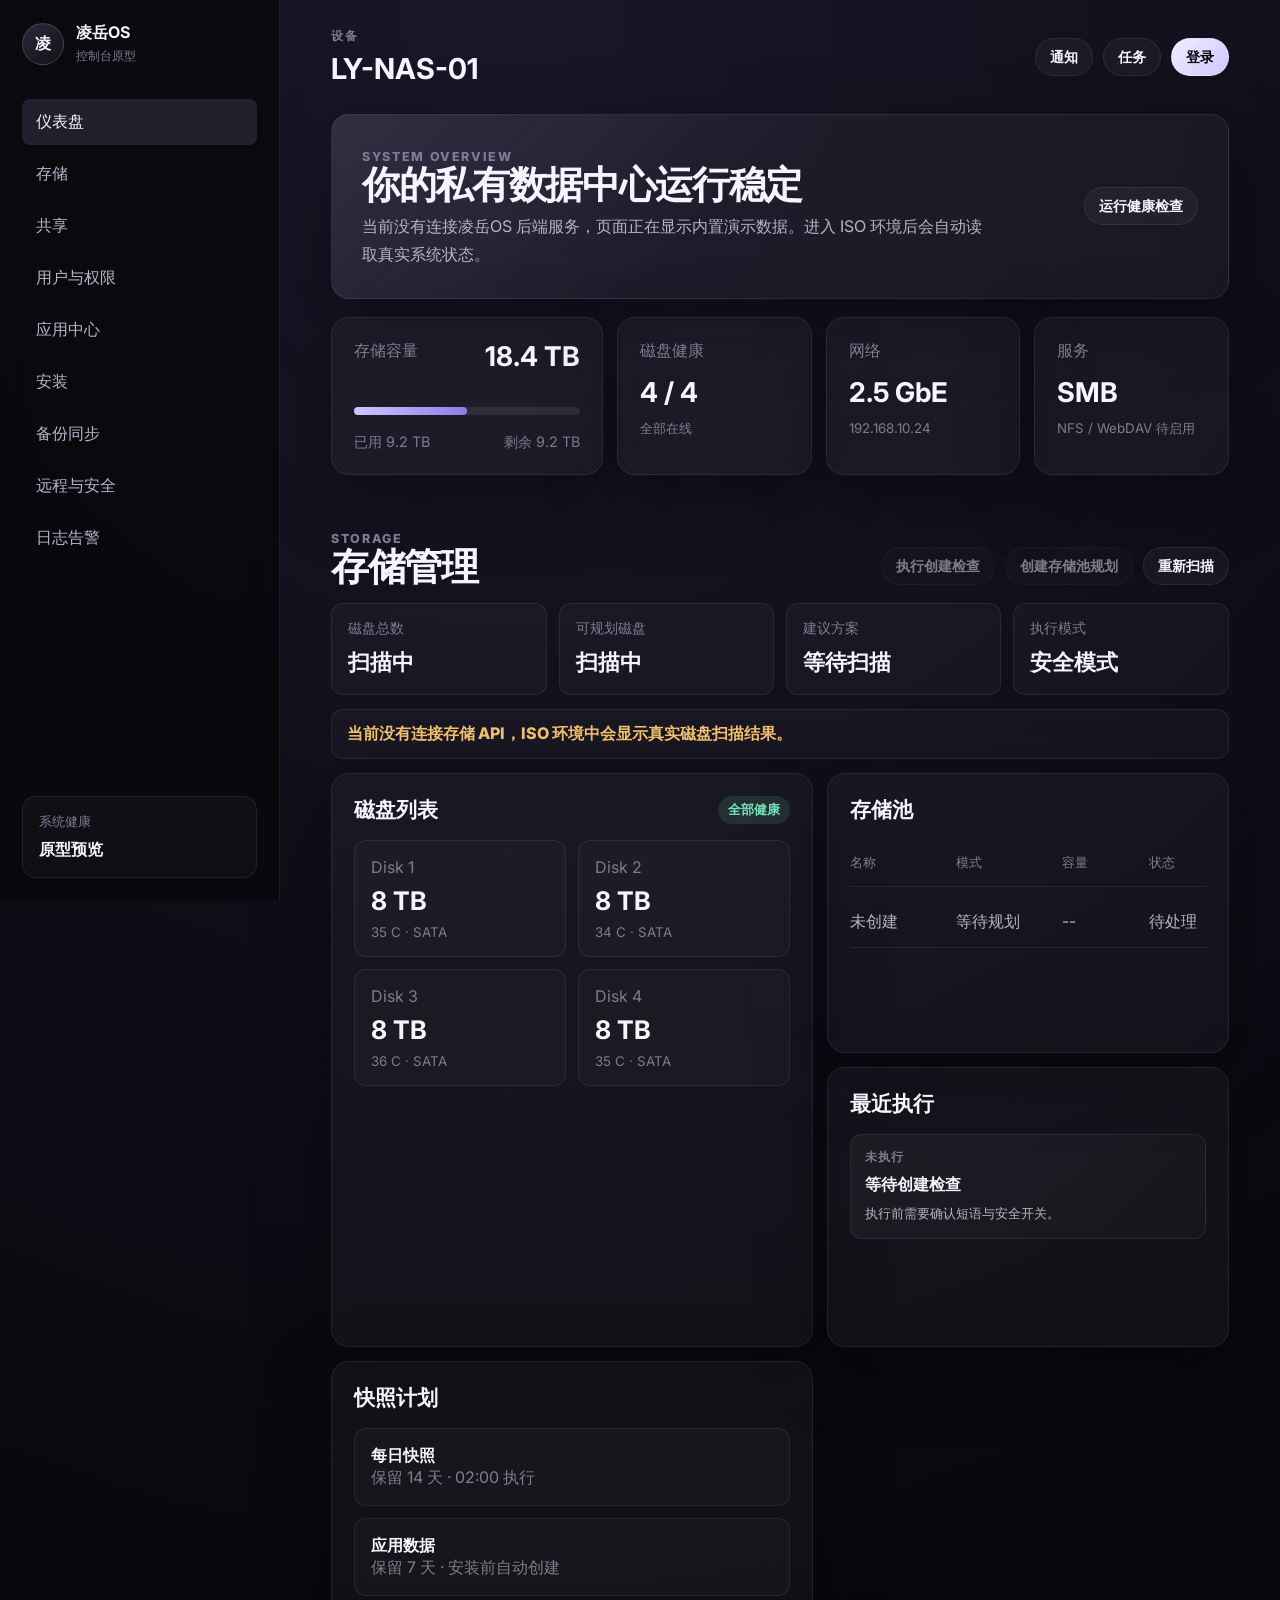
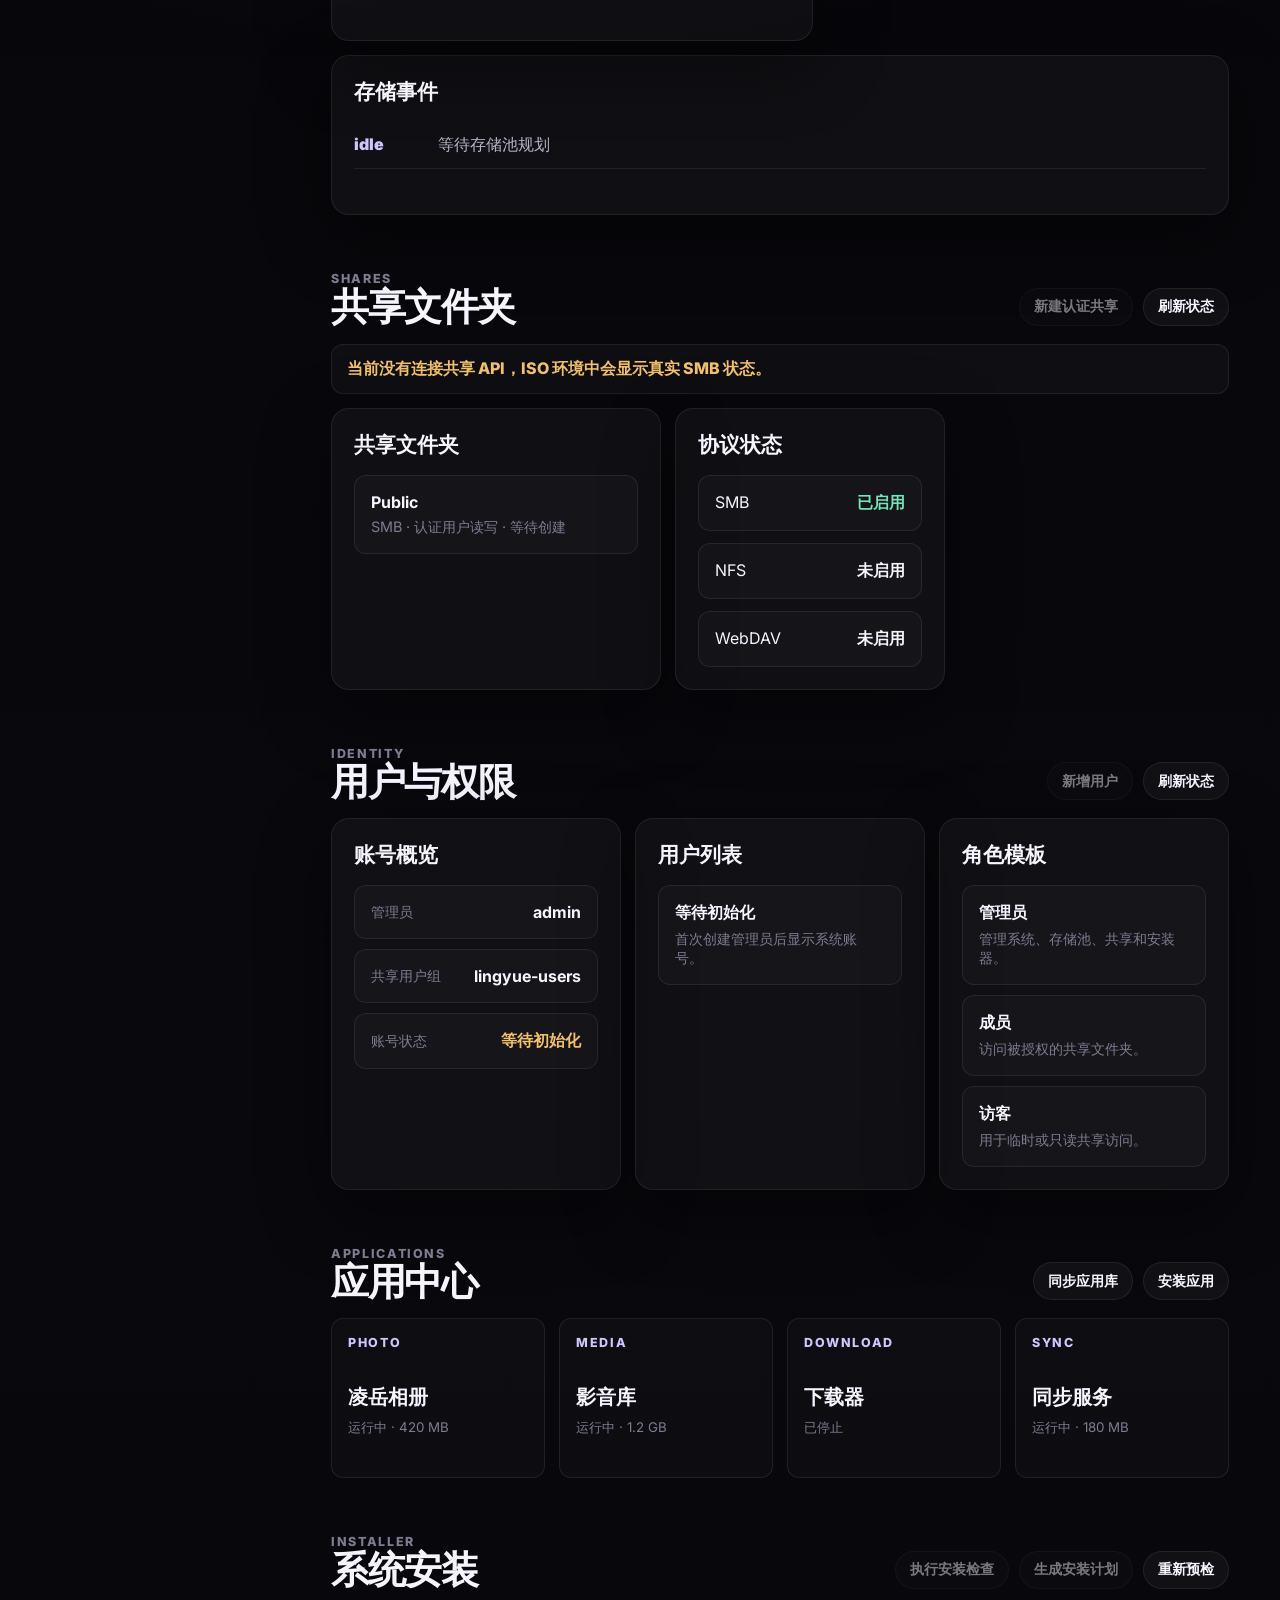
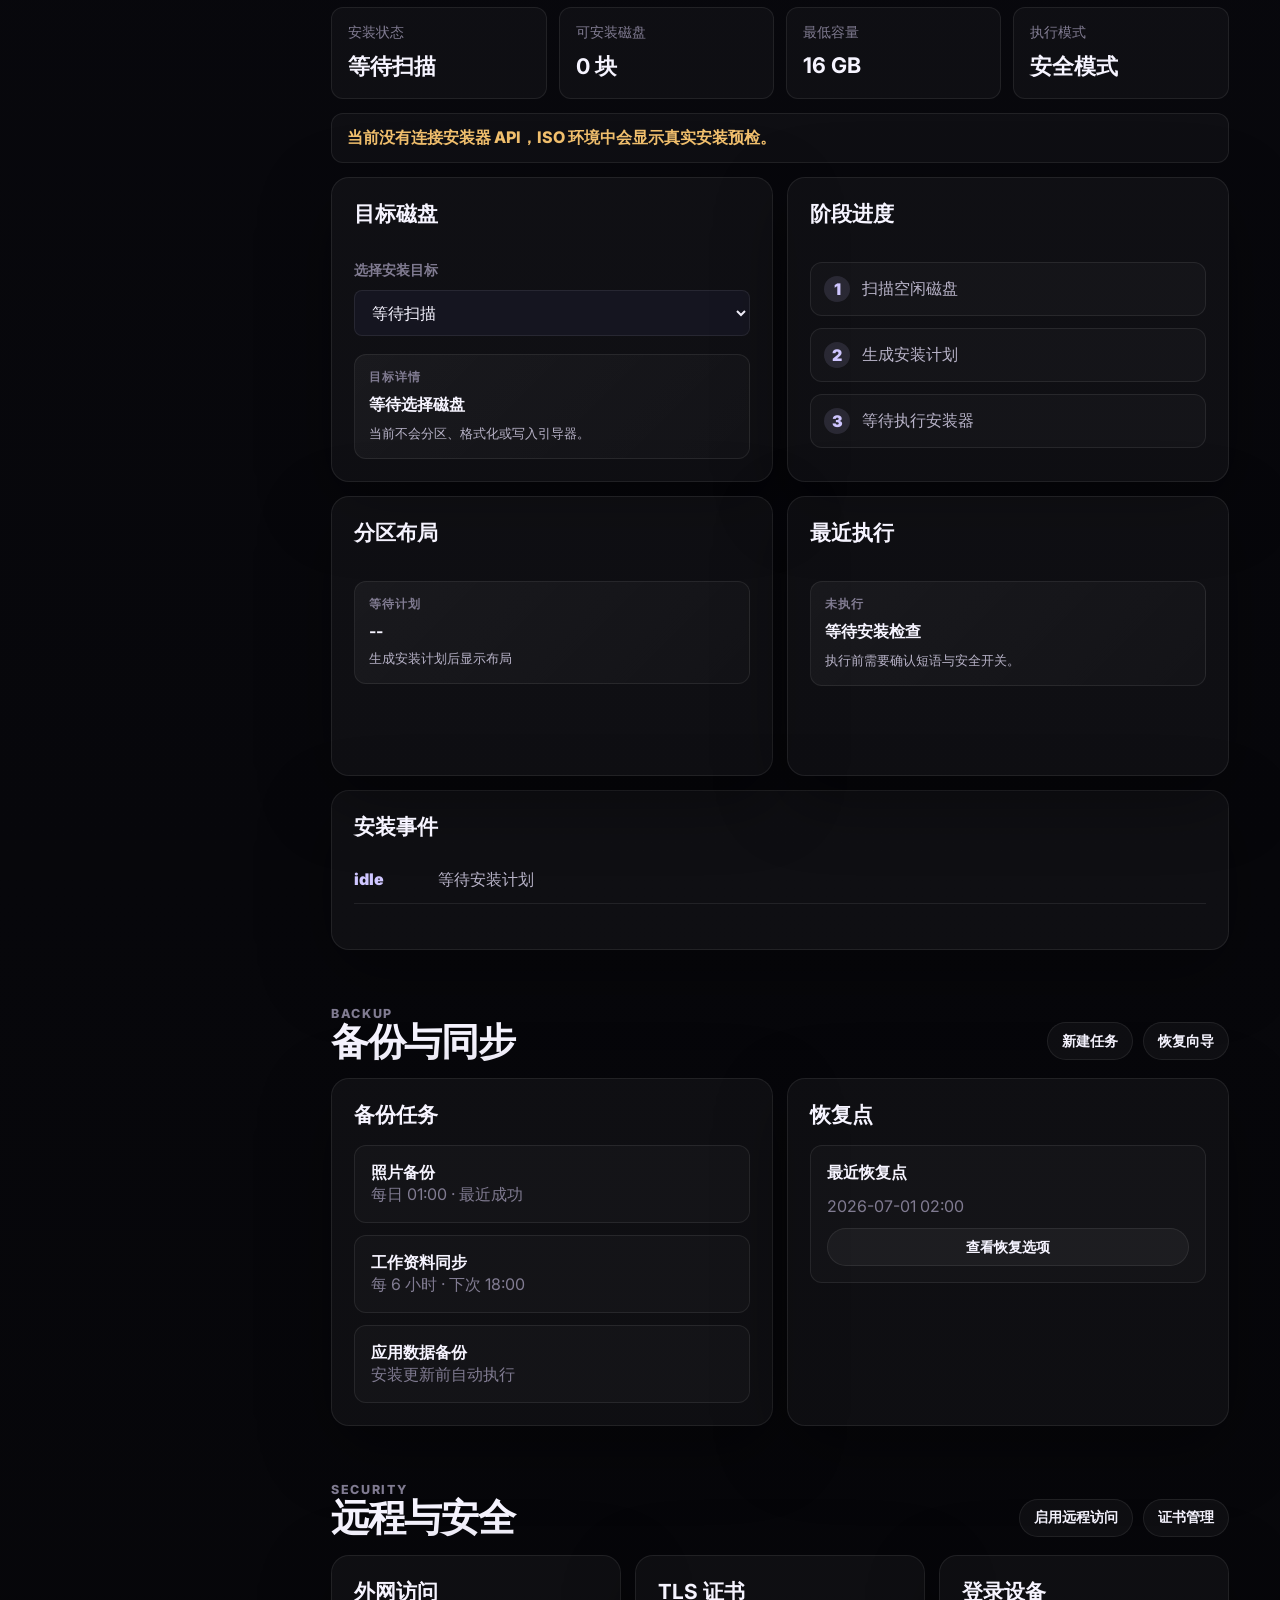
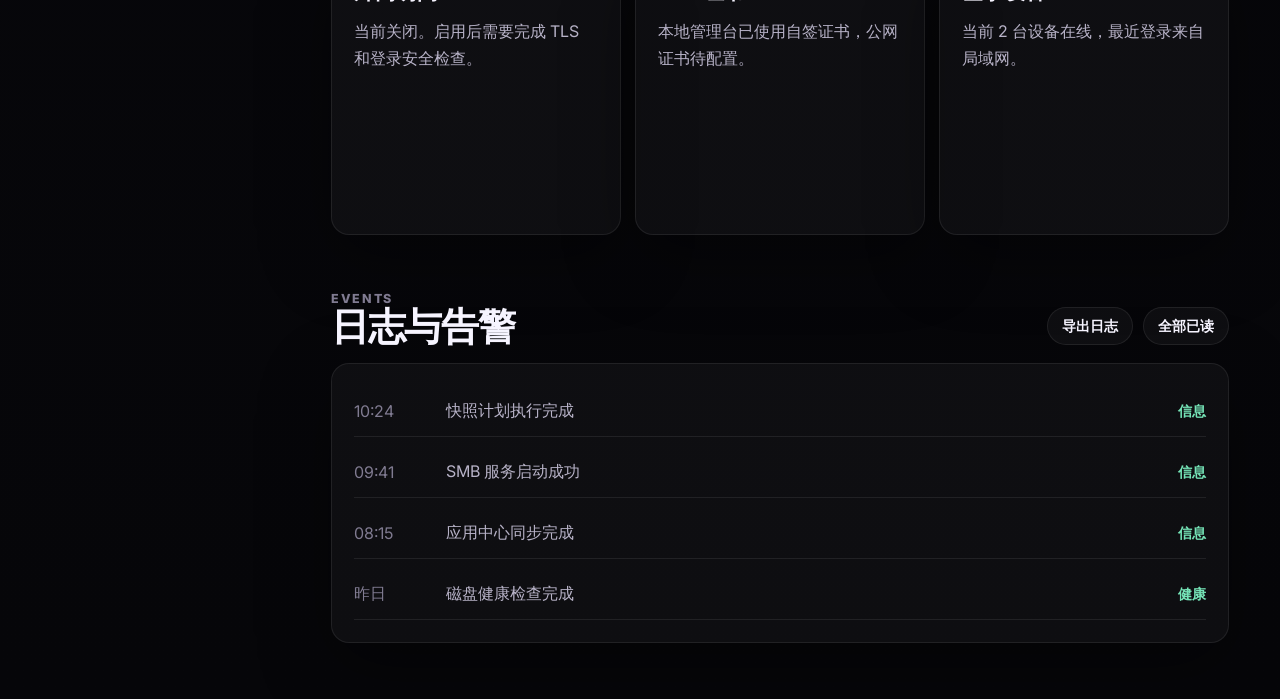
==== commit 8cf79b0c: "Clarify first-run admin account setup" ====
--- a/console.html
+++ b/console.html
@@ -15,8 +15,8 @@
     <section class="setup-dialog" aria-labelledby="setup-title">
       <div class="setup-head">
         <span class="kicker">First Run</span>
-        <h2 id="setup-title">初始化凌岳OS</h2>
-        <p>完成基础设置后，控制台会进入正式管理状态。</p>
+        <h2 id="setup-title">创建管理员账号</h2>
+        <p>首次启动只创建一位系统管理员。后续用户由管理员在控制台里添加。</p>
       </div>
 
       <ol class="setup-steps" aria-label="初始化步骤">
@@ -44,6 +44,7 @@
             <span>管理员密码</span>
             <input name="admin_password" type="password" autocomplete="new-password" />
           </label>
+          <p>这个账号会同时用于登录控制台和访问需要认证的 SMB 共享。</p>
         </section>
 
         <section class="setup-page" data-setup-page="2">
@@ -69,7 +70,7 @@
             <div><span>当前 IP</span><strong data-setup-ip>扫描中</strong></div>
             <div><span>系统状态</span><strong data-setup-health>准备就绪</strong></div>
           </div>
-          <p>当前版本会保存初始化配置，不会自动格式化磁盘。</p>
+          <p>完成后会保存管理员账号并自动登录。当前版本不会自动格式化磁盘。</p>
         </section>
 
         <p class="setup-error" data-setup-error hidden></p>
@@ -77,7 +78,7 @@
         <div class="setup-actions">
           <button type="button" data-setup-prev>上一步</button>
           <button type="button" class="avatar" data-setup-next>下一步</button>
-          <button type="submit" class="avatar" data-setup-finish hidden>完成初始化</button>
+          <button type="submit" class="avatar" data-setup-finish hidden>创建并进入系统</button>
         </div>
       </form>
     </section>
@@ -123,6 +124,7 @@
         <a class="active" href="#dashboard">仪表盘</a>
         <a href="#storage">存储</a>
         <a href="#shares">共享</a>
+        <a href="#users">用户与权限</a>
         <a href="#apps">应用中心</a>
         <a href="#install">安装</a>
         <a href="#backup">备份同步</a>
@@ -272,7 +274,7 @@
         <div class="section-title">
           <div>
             <span class="kicker">Shares</span>
-            <h2>共享与权限</h2>
+            <h2>共享文件夹</h2>
           </div>
           <div class="section-actions">
             <button type="button" data-create-share data-auth-required>新建认证共享</button>
@@ -287,15 +289,6 @@
             <div class="panel-head compact-head"><h3>共享文件夹</h3></div>
             <div class="share-list" data-share-list>
               <div><strong>Public</strong><span>SMB · 认证用户读写 · 等待创建</span></div>
-            </div>
-          </article>
-
-          <article class="panel">
-            <div class="panel-head compact-head"><h3>账号与权限</h3></div>
-            <div class="account-list" data-account-list>
-              <div><span>管理员</span><strong>admin</strong></div>
-              <div><span>共享用户组</span><strong>lingyue-users</strong></div>
-              <div><span>账号状态</span><strong class="planned">等待初始化</strong></div>
             </div>
           </article>
 
@@ -305,6 +298,46 @@
               <div><span>SMB</span><strong class="ok">已启用</strong></div>
               <div><span>NFS</span><strong>未启用</strong></div>
               <div><span>WebDAV</span><strong>未启用</strong></div>
+            </div>
+          </article>
+        </div>
+      </section>
+
+      <section class="module-section" id="users">
+        <div class="section-title">
+          <div>
+            <span class="kicker">Identity</span>
+            <h2>用户与权限</h2>
+          </div>
+          <div class="section-actions">
+            <button type="button" data-auth-required disabled>新增用户</button>
+            <button type="button" data-refresh-shares>刷新状态</button>
+          </div>
+        </div>
+
+        <div class="users-grid">
+          <article class="panel">
+            <div class="panel-head compact-head"><h3>账号概览</h3></div>
+            <div class="account-list" data-account-list>
+              <div><span>管理员</span><strong>admin</strong></div>
+              <div><span>共享用户组</span><strong>lingyue-users</strong></div>
+              <div><span>账号状态</span><strong class="planned">等待初始化</strong></div>
+            </div>
+          </article>
+
+          <article class="panel">
+            <div class="panel-head compact-head"><h3>用户列表</h3></div>
+            <div class="user-list" data-user-list>
+              <div><strong>等待初始化</strong><span>首次创建管理员后显示系统账号。</span></div>
+            </div>
+          </article>
+
+          <article class="panel">
+            <div class="panel-head compact-head"><h3>角色模板</h3></div>
+            <div class="role-list" data-role-list>
+              <div><strong>管理员</strong><span>管理系统、存储池、共享和安装器。</span></div>
+              <div><strong>成员</strong><span>访问被授权的共享文件夹。</span></div>
+              <div><strong>访客</strong><span>用于临时或只读共享访问。</span></div>
             </div>
           </article>
         </div>
--- a/console.css
+++ b/console.css
@@ -609,6 +609,8 @@
 .table-list,
 .share-list,
 .account-list,
+.user-list,
+.role-list,
 .event-list {
   display: grid;
   gap: 10px;
@@ -698,6 +700,8 @@
 
 .share-list div,
 .account-list div,
+.user-list div,
+.role-list div,
 .app-grid span {
   padding: 16px;
   border: 1px solid var(--line);
@@ -721,12 +725,18 @@
 .share-list strong,
 .share-list span,
 .account-list strong,
-.account-list span {
+.account-list span,
+.user-list strong,
+.user-list span,
+.role-list strong,
+.role-list span {
   display: block;
 }
 
 .share-list span,
-.account-list span {
+.account-list span,
+.user-list span,
+.role-list span {
   margin-top: 6px;
   color: var(--faint);
   font-size: 0.9rem;
@@ -741,6 +751,12 @@
 
 .account-list span {
   margin-top: 0;
+}
+
+.users-grid {
+  display: grid;
+  grid-template-columns: repeat(3, minmax(0, 1fr));
+  gap: 14px;
 }
 
 .app-grid {
@@ -984,6 +1000,7 @@
   .status-grid,
   .two-column,
   .shares-grid,
+  .users-grid,
   .storage-layout,
   .storage-summary,
   .app-store-grid,
@@ -1016,6 +1033,7 @@
   .status-grid,
   .two-column,
   .shares-grid,
+  .users-grid,
   .app-grid,
   .storage-layout,
   .storage-summary,
